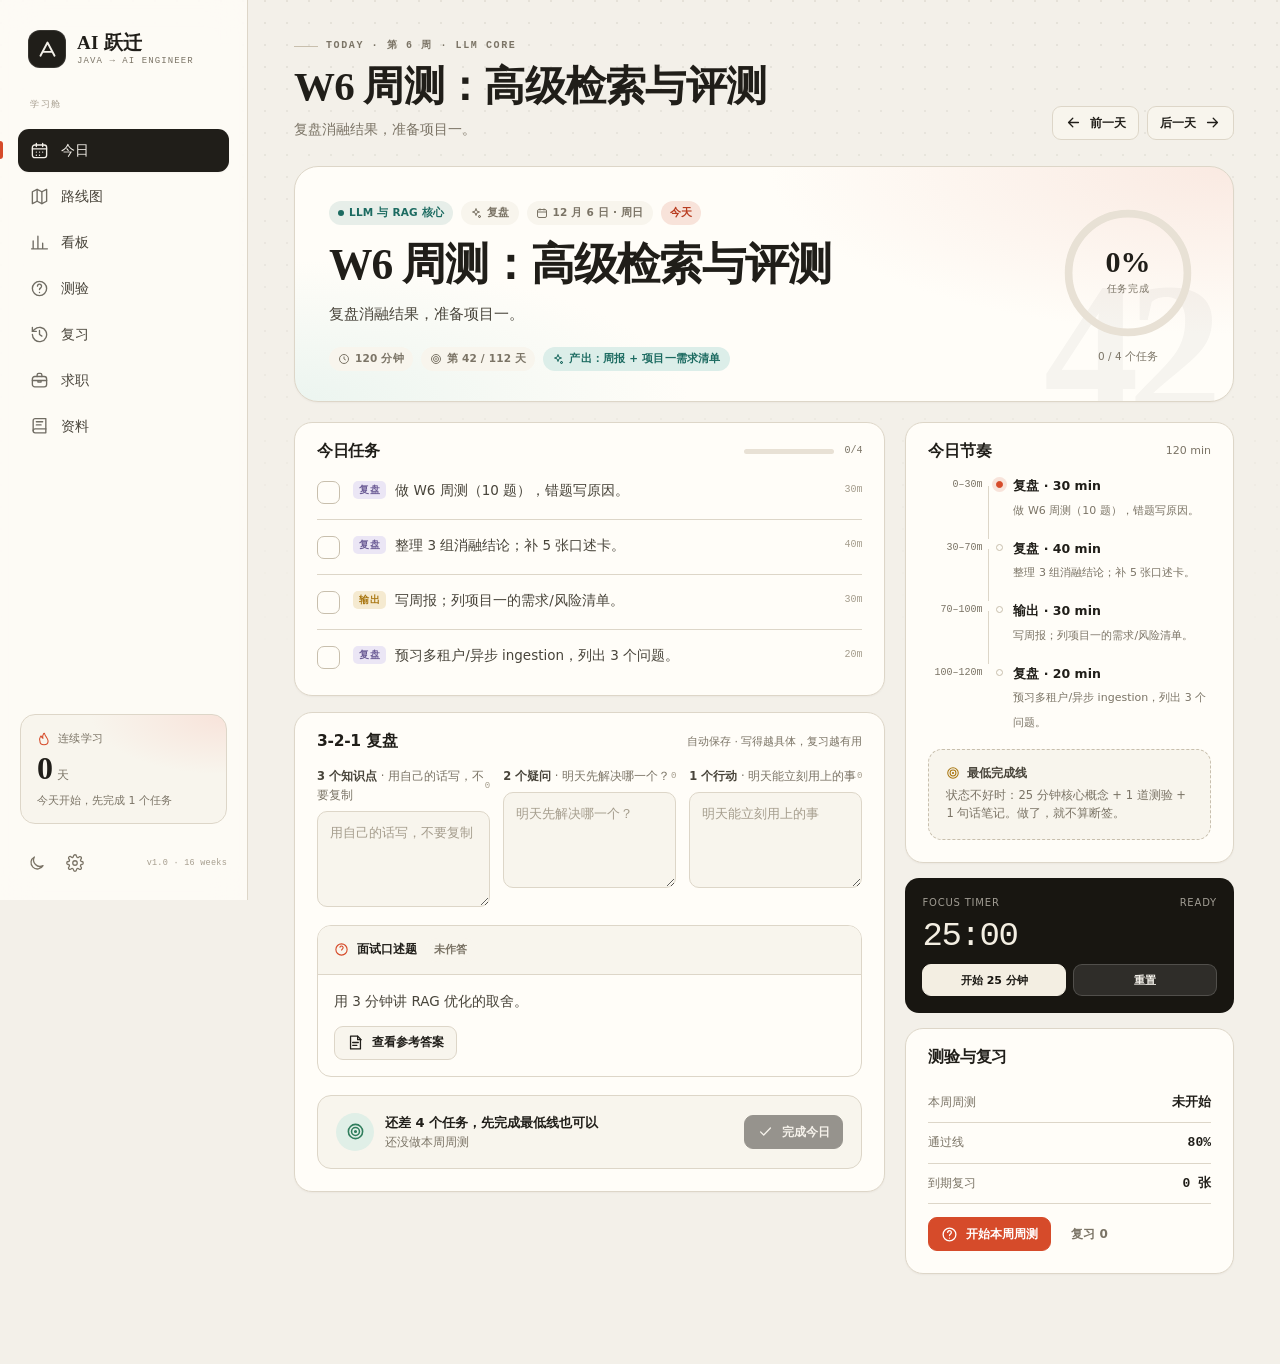
==== index.html @ 7f19a249 "feat: AI career coach learning dashboard (16-week Java to AI plan)" ====
<!DOCTYPE html>
<html lang="zh-CN" data-theme="light">
<head>
  <meta charset="UTF-8">
  <meta name="viewport" content="width=device-width, initial-scale=1.0">
  <meta name="description" content="Java 后端转型 AI 开发工程师的 16 周学习驾驶舱：每日计划、任务打卡、测验、复习与求职追踪。">
  <title>AI 跃迁 · 学习驾驶舱</title>
  <link rel="stylesheet" href="assets/styles.css">
</head>
<body>
  <svg class="svg-sprite" aria-hidden="true" xmlns="http://www.w3.org/2000/svg">
    <symbol id="i-calendar" viewBox="0 0 24 24"><rect x="3" y="5" width="18" height="16" rx="3"/><path d="M8 3v4M16 3v4M3 10h18"/><path d="M8 14h.01M12 14h.01M16 14h.01M8 18h.01M12 18h.01"/></symbol>
    <symbol id="i-map" viewBox="0 0 24 24"><path d="m3 6 6-3 6 3 6-3v15l-6 3-6-3-6 3V6Z"/><path d="M9 3v15M15 6v15"/></symbol>
    <symbol id="i-quiz" viewBox="0 0 24 24"><circle cx="12" cy="12" r="9"/><path d="M9.4 9a2.6 2.6 0 1 1 4.3 2c-.9.7-1.7 1.2-1.7 2.4"/><path d="M12 17h.01"/></symbol>
    <symbol id="i-review" viewBox="0 0 24 24"><path d="M3 12a9 9 0 1 0 3-6.7L3 8"/><path d="M3 3v5h5"/><path d="M12 7v5l3 2"/></symbol>
    <symbol id="i-briefcase" viewBox="0 0 24 24"><rect x="3" y="7" width="18" height="13" rx="3"/><path d="M9 7V5a2 2 0 0 1 2-2h2a2 2 0 0 1 2 2v2M3 12h18M10 12v2h4v-2"/></symbol>
    <symbol id="i-book" viewBox="0 0 24 24"><path d="M4 4.5A2.5 2.5 0 0 1 6.5 2H20v18H6.5A2.5 2.5 0 0 1 4 17.5v-13Z"/><path d="M4 17.5A2.5 2.5 0 0 1 6.5 15H20"/><path d="M8 6h8M8 10h6"/></symbol>
    <symbol id="i-settings" viewBox="0 0 24 24"><circle cx="12" cy="12" r="3"/><path d="M19.4 15a1.7 1.7 0 0 0 .3 1.9l.1.1a2 2 0 1 1-2.8 2.8l-.1-.1a1.7 1.7 0 0 0-1.9-.3 1.7 1.7 0 0 0-1 1.5V21a2 2 0 1 1-4 0v-.1a1.7 1.7 0 0 0-1.1-1.5 1.7 1.7 0 0 0-1.9.3l-.1.1a2 2 0 1 1-2.8-2.8l.1-.1a1.7 1.7 0 0 0 .3-1.9 1.7 1.7 0 0 0-1.5-1H3a2 2 0 1 1 0-4h.1a1.7 1.7 0 0 0 1.5-1.1 1.7 1.7 0 0 0-.3-1.9l-.1-.1a2 2 0 1 1 2.8-2.8l.1.1a1.7 1.7 0 0 0 1.9.3H9a1.7 1.7 0 0 0 1-1.5V3a2 2 0 1 1 4 0v.1a1.7 1.7 0 0 0 1 1.5 1.7 1.7 0 0 0 1.9-.3l.1-.1a2 2 0 1 1 2.8 2.8l-.1.1a1.7 1.7 0 0 0-.3 1.9V9a1.7 1.7 0 0 0 1.5 1H21a2 2 0 1 1 0 4h-.1a1.7 1.7 0 0 0-1.5 1Z"/></symbol>
    <symbol id="i-sun" viewBox="0 0 24 24"><circle cx="12" cy="12" r="4"/><path d="M12 2v2M12 20v2M4.9 4.9l1.4 1.4M17.7 17.7l1.4 1.4M2 12h2M20 12h2M4.9 19.1l1.4-1.4M17.7 6.3l1.4-1.4"/></symbol>
    <symbol id="i-moon" viewBox="0 0 24 24"><path d="M20 15.5A8.5 8.5 0 0 1 8.5 4 8.5 8.5 0 1 0 20 15.5Z"/></symbol>
    <symbol id="i-flame" viewBox="0 0 24 24"><path d="M12 22c4 0 7-2.7 7-6.5 0-2.3-1.2-4.2-2.6-6.1C15 7.6 13.5 5.7 13 3c-.2-.8-1.2-1-1.6-.3C9.9 5.3 9.3 8 10 10.5c-1.2-.3-2-1.4-2.3-2.7-.2-.9-1.4-1-1.7-.2A9.4 9.4 0 0 0 5 15.5C5 19.3 8 22 12 22Z"/></symbol>
    <symbol id="i-clock" viewBox="0 0 24 24"><circle cx="12" cy="12" r="9"/><path d="M12 7v5l3.5 2"/></symbol>
    <symbol id="i-target" viewBox="0 0 24 24"><circle cx="12" cy="12" r="9"/><circle cx="12" cy="12" r="5"/><circle cx="12" cy="12" r="1"/></symbol>
    <symbol id="i-check" viewBox="0 0 24 24"><path d="m5 12.5 4.5 4.5L19 7"/></symbol>
    <symbol id="i-play" viewBox="0 0 24 24"><path d="M8 5.5v13l10-6.5-10-6.5Z"/></symbol>
    <symbol id="i-arrow-left" viewBox="0 0 24 24"><path d="M19 12H5M11 18l-6-6 6-6"/></symbol>
    <symbol id="i-arrow-right" viewBox="0 0 24 24"><path d="M5 12h14M13 6l6 6-6 6"/></symbol>
    <symbol id="i-download" viewBox="0 0 24 24"><path d="M12 3v12M7 10l5 5 5-5M4 21h16"/></symbol>
    <symbol id="i-upload" viewBox="0 0 24 24"><path d="M12 16V4M7 9l5-5 5 5M4 21h16"/></symbol>
    <symbol id="i-plus" viewBox="0 0 24 24"><path d="M12 5v14M5 12h14"/></symbol>
    <symbol id="i-x" viewBox="0 0 24 24"><path d="M6 6l12 12M18 6 6 18"/></symbol>
    <symbol id="i-trash" viewBox="0 0 24 24"><path d="M4 7h16M10 11v6M14 11v6M6 7l1 14h10l1-14M9 7V4h6v3"/></symbol>
    <symbol id="i-chevron" viewBox="0 0 24 24"><path d="m6 9 6 6 6-6"/></symbol>
    <symbol id="i-external" viewBox="0 0 24 24"><path d="M14 4h6v6M20 4l-9 9"/><path d="M19 14v5a1 1 0 0 1-1 1H5a1 1 0 0 1-1-1V6a1 1 0 0 1 1-1h5"/></symbol>
    <symbol id="i-spark" viewBox="0 0 24 24"><path d="m12 3 1.8 5.2L19 10l-5.2 1.8L12 17l-1.8-5.2L5 10l5.2-1.8L12 3Z"/><path d="m19 16 .8 2.2L22 19l-2.2.8L19 22l-.8-2.2L16 19l2.2-.8L19 16Z"/></symbol>
    <symbol id="i-menu" viewBox="0 0 24 24"><path d="M4 7h16M4 12h16M4 17h16"/></symbol>
    <symbol id="i-note" viewBox="0 0 24 24"><path d="M5 3h10l4 4v14H5V3Z"/><path d="M15 3v5h5M8 12h8M8 16h6"/></symbol>
    <symbol id="i-chart" viewBox="0 0 24 24"><path d="M4 20V10M10 20V4M16 20v-7M22 20H2"/></symbol>
  </svg>

  <div class="app-shell">
    <aside class="sidebar" aria-label="主导航">
      <a class="brand" href="#/today" aria-label="AI 跃迁首页">
        <span class="brand-mark">
          <svg viewBox="0 0 32 32" aria-hidden="true"><path d="M7 24 16 7l9 17" fill="none" stroke="currentColor" stroke-width="2.4" stroke-linecap="round" stroke-linejoin="round"/><path d="M11 19h10" fill="none" stroke="currentColor" stroke-width="2.4" stroke-linecap="round"/></svg>
        </span>
        <span class="brand-text">
          <strong>AI 跃迁</strong>
          <small>Java → AI Engineer</small>
        </span>
      </a>

      <div class="nav-label">学习舱</div>
      <nav class="nav" id="nav">
        <a class="nav-item" href="#/today" data-route="/today"><svg><use href="#i-calendar"/></svg><span>今日</span><em class="nav-badge" id="nav-due"></em></a>
        <a class="nav-item" href="#/roadmap" data-route="/roadmap"><svg><use href="#i-map"/></svg><span>路线图</span></a>
        <a class="nav-item" href="#/dashboard" data-route="/dashboard"><svg><use href="#i-chart"/></svg><span>看板</span></a>
        <a class="nav-item" href="#/quiz" data-route="/quiz"><svg><use href="#i-quiz"/></svg><span>测验</span><em class="nav-badge" id="nav-wrong"></em></a>
        <a class="nav-item" href="#/review" data-route="/review"><svg><use href="#i-review"/></svg><span>复习</span><em class="nav-badge" id="nav-review"></em></a>
        <a class="nav-item" href="#/jobs" data-route="/jobs"><svg><use href="#i-briefcase"/></svg><span>求职</span></a>
        <a class="nav-item" href="#/library" data-route="/library"><svg><use href="#i-book"/></svg><span>资料</span></a>
      </nav>

      <div class="sidebar-spacer"></div>

      <div class="streak-card" id="sidebar-streak">
        <div class="streak-head"><svg><use href="#i-flame"/></svg><span>连续学习</span></div>
        <div class="streak-main"><b id="streak-num">0</b><span>天</span></div>
        <p id="streak-hint">今天开始，先完成 1 个任务</p>
      </div>

      <div class="sidebar-footer">
        <button class="icon-btn" id="theme-btn" type="button" aria-label="切换主题" title="切换深色 / 浅色">
          <svg class="theme-icon-light"><use href="#i-moon"/></svg>
          <svg class="theme-icon-dark"><use href="#i-sun"/></svg>
        </button>
        <button class="icon-btn" id="settings-btn" type="button" aria-label="设置" title="设置">
          <svg><use href="#i-settings"/></svg>
        </button>
        <span class="version">v1.0 · 16 weeks</span>
      </div>
    </aside>

    <div class="mobile-topbar">
      <a class="brand brand-mobile" href="#/today">
        <span class="brand-mark"><svg viewBox="0 0 32 32" aria-hidden="true"><path d="M7 24 16 7l9 17" fill="none" stroke="currentColor" stroke-width="2.4" stroke-linecap="round" stroke-linejoin="round"/><path d="M11 19h10" fill="none" stroke="currentColor" stroke-width="2.4" stroke-linecap="round"/></svg></span>
        <span class="brand-text"><strong>AI 跃迁</strong><small>Java → AI Engineer</small></span>
      </a>
      <div class="mobile-actions">
        <button class="icon-btn" id="theme-btn-mobile" type="button" aria-label="切换主题"><svg><use href="#i-moon"/></svg></button>
        <button class="icon-btn" id="settings-btn-mobile" type="button" aria-label="设置"><svg><use href="#i-settings"/></svg></button>
      </div>
    </div>

    <main id="app" class="main" tabindex="-1"></main>
  </div>

  <div id="toast" class="toast" role="status" aria-live="polite"></div>
  <div id="modal-root"></div>
  <div id="confetti" class="confetti" aria-hidden="true"></div>

  <script src="data/meta.js"></script>
  <script src="data/curriculum-1.js"></script>
  <script src="data/curriculum-2.js"></script>
  <script src="data/curriculum-3.js"></script>
  <script src="data/curriculum-4.js"></script>
  <script src="data/quiz-1.js"></script>
  <script src="data/quiz-2.js"></script>
  <script src="data/quiz-3.js"></script>
  <script src="data/quiz-4.js"></script>
  <script src="data/library.js"></script>
  <script src="assets/app.js"></script>
</body>
</html>
---- assets/styles.css ----
/* =========================================================
   AI 跃迁 · Learning Cockpit
   A warm editorial interface for a 16-week career transition.
   ========================================================= */

*,
*::before,
*::after { box-sizing: border-box; }

:root {
  --sans: "Inter", "HarmonyOS Sans SC", "PingFang SC", "Microsoft YaHei", system-ui, -apple-system, sans-serif;
  --serif: "Noto Serif SC", "Source Han Serif SC", "Songti SC", SimSun, serif;
  --mono: "JetBrains Mono", "Cascadia Code", "SFMono-Regular", Consolas, monospace;

  --bg: #f3f0e9;
  --bg-2: #eae5da;
  --surface: #fffdf8;
  --surface-2: #f8f5ed;
  --surface-3: #f1ece1;
  --ink: #201e19;
  --ink-2: #48443a;
  --muted: #7b7466;
  --faint: #a59d8d;
  --line: #ddd6c8;
  --line-strong: #c8bfad;

  --accent: #d64b2a;
  --accent-2: #b83b1f;
  --accent-soft: #f8e3da;
  --teal: #1c6b61;
  --teal-soft: #dceee9;
  --gold: #a97712;
  --gold-soft: #f5ead0;
  --blue: #34618f;
  --blue-soft: #e2ebf5;
  --ok: #2f7d5c;
  --ok-soft: #e0efe7;
  --bad: #b44141;
  --bad-soft: #f6e0dd;
  --purple: #6b5b95;
  --purple-soft: #ebe6f5;

  --shadow-sm: 0 1px 2px rgba(45, 38, 24, .04);
  --shadow: 0 18px 50px rgba(48, 40, 24, .08);
  --shadow-lg: 0 30px 80px rgba(40, 33, 20, .16);
  --radius: 18px;
  --radius-lg: 24px;
  --sidebar: 248px;
  --dot: rgba(70, 60, 40, .10);
  --ring-track: #e8e1d5;
}

[data-theme="dark"] {
  --bg: #121210;
  --bg-2: #191814;
  --surface: #1c1b17;
  --surface-2: #23211c;
  --surface-3: #2a2720;
  --ink: #f3eee2;
  --ink-2: #d2cbbb;
  --muted: #9a9282;
  --faint: #6f6a5e;
  --line: #343129;
  --line-strong: #4a453a;

  --accent: #ff6b45;
  --accent-2: #ff8465;
  --accent-soft: #3a2018;
  --teal: #6fc3b4;
  --teal-soft: #17312d;
  --gold: #e0b45a;
  --gold-soft: #332917;
  --blue: #8db4dd;
  --blue-soft: #1d2b3a;
  --ok: #78c9a4;
  --ok-soft: #173126;
  --bad: #ef8a83;
  --bad-soft: #3a1f1e;
  --purple: #b5a6dd;
  --purple-soft: #2a2438;

  --shadow-sm: 0 1px 2px rgba(0, 0, 0, .2);
  --shadow: 0 20px 60px rgba(0, 0, 0, .35);
  --shadow-lg: 0 30px 90px rgba(0, 0, 0, .55);
  --dot: rgba(240, 230, 200, .07);
  --ring-track: #343129;
}

html { scroll-behavior: smooth; }

body {
  margin: 0;
  min-width: 320px;
  background: var(--bg);
  color: var(--ink);
  font-family: var(--sans);
  font-size: 15px;
  line-height: 1.65;
  -webkit-font-smoothing: antialiased;
  text-rendering: optimizeLegibility;
}

body::before {
  content: "";
  position: fixed;
  inset: 0;
  z-index: -1;
  pointer-events: none;
  background-image: radial-gradient(circle at 1px 1px, var(--dot) 1px, transparent 0);
  background-size: 22px 22px;
  mask-image: linear-gradient(to bottom, rgba(0,0,0,.8), transparent 75%);
}

::selection { background: var(--accent); color: #fff; }

a { color: inherit; text-decoration: none; }
button, input, textarea, select { font: inherit; color: inherit; }
button { cursor: pointer; }
svg { display: block; }
img { max-width: 100%; }

h1, h2, h3, h4, p { margin: 0; }
h1, h2, h3 { font-weight: 650; line-height: 1.2; letter-spacing: -.018em; }

.svg-sprite { position: absolute; width: 0; height: 0; overflow: hidden; }

/* ---------- Shell ---------- */

.app-shell { min-height: 100vh; }

.sidebar {
  position: fixed;
  inset: 0 auto 0 0;
  z-index: 40;
  width: var(--sidebar);
  padding: 26px 18px 20px;
  display: flex;
  flex-direction: column;
  gap: 8px;
  background: color-mix(in srgb, var(--surface) 82%, transparent);
  border-right: 1px solid var(--line);
  backdrop-filter: blur(18px);
}

.brand {
  display: flex;
  align-items: center;
  gap: 11px;
  padding: 4px 10px 22px;
  color: var(--ink);
}

.brand-mark {
  width: 38px;
  height: 38px;
  flex: 0 0 38px;
  display: grid;
  place-items: center;
  border-radius: 12px;
  background: var(--ink);
  color: var(--bg);
  box-shadow: inset 0 0 0 1px rgba(255,255,255,.1);
}
.brand-mark svg { width: 25px; height: 25px; }
.brand-text { display: flex; flex-direction: column; line-height: 1.25; }
.brand-text strong { font-family: var(--serif); font-size: 19px; letter-spacing: .02em; }
.brand-text small { margin-top: 2px; font-family: var(--mono); font-size: 9px; letter-spacing: .12em; text-transform: uppercase; color: var(--muted); }

.nav-label {
  padding: 0 12px 8px;
  font-family: var(--mono);
  font-size: 9px;
  letter-spacing: .18em;
  text-transform: uppercase;
  color: var(--faint);
}

.nav { display: flex; flex-direction: column; gap: 3px; }

.nav-item {
  position: relative;
  display: flex;
  align-items: center;
  gap: 12px;
  padding: 10px 12px;
  border-radius: 11px;
  color: var(--ink-2);
  font-size: 14px;
  font-weight: 520;
  transition: background .18s ease, color .18s ease, transform .18s ease;
}
.nav-item svg { width: 19px; height: 19px; stroke: currentColor; stroke-width: 1.7; fill: none; stroke-linecap: round; stroke-linejoin: round; opacity: .78; }
.nav-item:hover { background: var(--surface-2); color: var(--ink); transform: translateX(1px); }
.nav-item.active { background: var(--ink); color: var(--bg); box-shadow: var(--shadow-sm); }
.nav-item.active svg { opacity: 1; }
.nav-item.active::before {
  content: "";
  position: absolute;
  left: -18px;
  top: 50%;
  width: 3px;
  height: 18px;
  border-radius: 0 3px 3px 0;
  background: var(--accent);
  transform: translateY(-50%);
}

.nav-badge {
  margin-left: auto;
  min-width: 19px;
  height: 19px;
  padding: 0 5px;
  display: none;
  place-items: center;
  border-radius: 99px;
  background: var(--accent);
  color: #fff;
  font-family: var(--mono);
  font-size: 10px;
  font-style: normal;
  line-height: 1;
}
.nav-badge.show { display: grid; }

.sidebar-spacer { flex: 1; }

.streak-card {
  margin: 12px 2px 10px;
  padding: 15px 16px 14px;
  border: 1px solid var(--line);
  border-radius: 15px;
  background:
    radial-gradient(120% 100% at 100% 0%, var(--accent-soft), transparent 55%),
    var(--surface-2);
}
.streak-head { display: flex; align-items: center; gap: 7px; color: var(--muted); font-size: 11px; letter-spacing: .04em; }
.streak-head svg { width: 14px; height: 14px; stroke: var(--accent); fill: none; stroke-width: 1.8; }
.streak-main { display: flex; align-items: baseline; gap: 4px; margin-top: 4px; }
.streak-main b { font-family: var(--serif); font-size: 32px; line-height: 1; color: var(--ink); font-variant-numeric: tabular-nums; }
.streak-main span { font-size: 12px; color: var(--muted); }
.streak-card p { margin-top: 7px; color: var(--muted); font-size: 11px; line-height: 1.45; }

.sidebar-footer { display: flex; align-items: center; gap: 4px; padding: 4px 2px 0; }
.version { margin-left: auto; font-family: var(--mono); font-size: 8.5px; color: var(--faint); letter-spacing: .03em; }

.mobile-topbar { display: none; }

/* ---------- Buttons & bits ---------- */

.icon-btn {
  width: 34px;
  height: 34px;
  display: inline-grid;
  place-items: center;
  border: 1px solid transparent;
  border-radius: 9px;
  background: transparent;
  color: var(--muted);
  transition: background .18s, color .18s, border-color .18s;
}
.icon-btn:hover { background: var(--surface-2); color: var(--ink); border-color: var(--line); }
.icon-btn svg { width: 18px; height: 18px; stroke: currentColor; fill: none; stroke-width: 1.7; stroke-linecap: round; stroke-linejoin: round; }

[data-theme="light"] .theme-icon-dark,
[data-theme="dark"] .theme-icon-light { display: none; }

.btn {
  display: inline-flex;
  align-items: center;
  justify-content: center;
  gap: 8px;
  min-height: 42px;
  padding: 9px 18px;
  border: 1px solid var(--line);
  border-radius: 11px;
  background: var(--surface);
  color: var(--ink);
  font-size: 13.5px;
  font-weight: 600;
  line-height: 1.2;
  white-space: nowrap;
  transition: transform .16s ease, box-shadow .16s ease, background .16s ease, border-color .16s;
}
.btn svg { width: 17px; height: 17px; stroke: currentColor; fill: none; stroke-width: 1.8; stroke-linecap: round; stroke-linejoin: round; }
.btn:hover { transform: translateY(-1px); border-color: var(--line-strong); box-shadow: var(--shadow-sm); }
.btn:active { transform: translateY(0); }
.btn:disabled { opacity: .45; cursor: not-allowed; transform: none; box-shadow: none; }

.btn-primary { background: var(--ink); color: var(--bg); border-color: var(--ink); }
.btn-primary:hover { background: var(--ink); border-color: var(--ink); box-shadow: 0 8px 24px rgba(30, 27, 20, .18); }
.btn-accent { background: var(--accent); color: #fff; border-color: var(--accent); }
.btn-accent:hover { background: var(--accent-2); border-color: var(--accent-2); }
.btn-soft { background: var(--surface-2); }
.btn-ghost { background: transparent; border-color: transparent; color: var(--muted); }
.btn-ghost:hover { background: var(--surface-2); color: var(--ink); }
.btn-danger { color: var(--bad); border-color: color-mix(in srgb, var(--bad) 30%, var(--line)); background: transparent; }
.btn-sm { min-height: 34px; padding: 6px 12px; font-size: 12px; border-radius: 9px; }
.btn-lg { min-height: 48px; padding: 12px 24px; font-size: 14.5px; border-radius: 13px; }
.btn-block { width: 100%; }

.chip {
  display: inline-flex;
  align-items: center;
  gap: 5px;
  padding: 4px 9px;
  border-radius: 99px;
  background: var(--surface-2);
  color: var(--muted);
  font-size: 10.5px;
  font-weight: 600;
  line-height: 1.5;
  letter-spacing: .02em;
  white-space: nowrap;
}
.chip svg { width: 12px; height: 12px; stroke: currentColor; fill: none; stroke-width: 2; }
.chip-accent { background: var(--accent-soft); color: var(--accent-2); }
.chip-teal { background: var(--teal-soft); color: var(--teal); }
.chip-gold { background: var(--gold-soft); color: var(--gold); }
.chip-blue { background: var(--blue-soft); color: var(--blue); }
.chip-ok { background: var(--ok-soft); color: var(--ok); }
.chip-bad { background: var(--bad-soft); color: var(--bad); }

.dot { width: 6px; height: 6px; border-radius: 50%; background: currentColor; flex: 0 0 6px; }

.progress {
  height: 7px;
  border-radius: 99px;
  background: var(--ring-track);
  overflow: hidden;
}
.progress > span {
  display: block;
  width: 0;
  height: 100%;
  border-radius: inherit;
  background: var(--accent);
  transition: width .5s cubic-bezier(.2,.7,.2,1);
}
.progress.teal > span { background: var(--teal); }
.progress.gold > span { background: var(--gold); }

/* ---------- Main / typography ---------- */

.main {
  margin-left: var(--sidebar);
  width: calc(100% - var(--sidebar));
  max-width: 1320px;
  padding: 38px 46px 90px;
  outline: none;
}

.view { animation: rise .45s cubic-bezier(.2,.7,.2,1) both; }
@keyframes rise { from { opacity: 0; transform: translateY(10px); } to { opacity: 1; transform: none; } }

.eyebrow {
  display: flex;
  align-items: center;
  gap: 8px;
  font-family: var(--mono);
  font-size: 10px;
  font-weight: 600;
  letter-spacing: .16em;
  text-transform: uppercase;
  color: var(--muted);
}
.eyebrow .line { width: 24px; height: 1px; background: var(--line-strong); }

.page-head { display: flex; align-items: flex-end; justify-content: space-between; gap: 24px; margin-bottom: 26px; }
.page-head h1 { margin-top: 7px; font-family: var(--serif); font-size: clamp(30px, 3.2vw, 44px); font-weight: 650; }
.page-head p { margin-top: 7px; max-width: 640px; color: var(--muted); font-size: 13.5px; }
.page-actions { display: flex; align-items: center; gap: 8px; flex-wrap: wrap; }

.section-head { display: flex; align-items: center; justify-content: space-between; gap: 12px; margin: 30px 0 13px; }
.section-head h2 { font-size: 17px; letter-spacing: -.01em; }
.section-head h2 span { margin-left: 7px; font-family: var(--mono); font-size: 10px; font-weight: 500; color: var(--faint); letter-spacing: .05em; }
.section-head .link { color: var(--muted); font-size: 12px; display: inline-flex; align-items: center; gap: 4px; }
.section-head .link:hover { color: var(--accent); }
.section-head .link svg { width: 13px; height: 13px; stroke: currentColor; fill: none; stroke-width: 2; }

.card {
  border: 1px solid var(--line);
  border-radius: var(--radius);
  background: var(--surface);
  box-shadow: var(--shadow-sm);
}
.card-pad { padding: 24px; }

.muted { color: var(--muted); }
.faint { color: var(--faint); }
.mono { font-family: var(--mono); font-variant-numeric: tabular-nums; }
.serif { font-family: var(--serif); }
.small { font-size: 12px; }
.tiny { font-size: 10.5px; }
.accent { color: var(--accent); }
.teal { color: var(--teal); }
.nowrap { white-space: nowrap; }
.divider { height: 1px; background: var(--line); margin: 18px 0; }

/* ---------- Hero / Today ---------- */

.hero {
  position: relative;
  overflow: hidden;
  padding: 34px 34px 30px;
  border: 1px solid var(--line);
  border-radius: var(--radius-lg);
  background:
    radial-gradient(90% 130% at 100% 0%, color-mix(in srgb, var(--accent-soft) 75%, transparent), transparent 55%),
    radial-gradient(70% 100% at 0% 100%, color-mix(in srgb, var(--teal-soft) 55%, transparent), transparent 60%),
    var(--surface);
  box-shadow: var(--shadow-sm);
}
.hero::after {
  content: attr(data-watermark);
  position: absolute;
  right: 22px;
  bottom: -44px;
  font-family: var(--serif);
  font-size: 190px;
  font-weight: 700;
  line-height: 1;
  color: color-mix(in srgb, var(--ink) 4%, transparent);
  pointer-events: none;
  letter-spacing: -.06em;
}
.hero-grid { position: relative; z-index: 1; display: grid; grid-template-columns: minmax(0, 1fr) auto; gap: 34px; align-items: center; }
.hero-kicker { display: flex; align-items: center; gap: 8px; flex-wrap: wrap; }
.hero h1 { max-width: 100%; margin-top: 14px; font-family: var(--serif); font-size: clamp(30px, 3.4vw, 46px); line-height: 1.15; letter-spacing: -.025em; text-wrap: balance; }
.hero-focus { max-width: 720px; margin-top: 13px; color: var(--ink-2); font-size: 14.5px; line-height: 1.75; }
.hero-meta { display: flex; align-items: center; gap: 8px; flex-wrap: wrap; margin-top: 20px; }

.hero-ring { display: flex; flex-direction: column; align-items: center; gap: 9px; min-width: 142px; }
.ring { position: relative; width: 132px; height: 132px; }
.ring svg { width: 100%; height: 100%; transform: rotate(-90deg); }
.ring circle { fill: none; stroke-width: 7; }
.ring .track { stroke: var(--ring-track); }
.ring .value { stroke: var(--accent); stroke-linecap: round; transition: stroke-dashoffset .6s cubic-bezier(.2,.7,.2,1); }
.ring-label { position: absolute; inset: 0; display: flex; flex-direction: column; align-items: center; justify-content: center; }
.ring-label b { font-family: var(--serif); font-size: 30px; line-height: 1; font-variant-numeric: tabular-nums; }
.ring-label span { margin-top: 4px; color: var(--muted); font-size: 10px; letter-spacing: .06em; }
.hero-ring > span { color: var(--muted); font-size: 10.5px; text-align: center; }

.today-grid { display: grid; grid-template-columns: minmax(0, 1.62fr) minmax(280px, .9fr); gap: 20px; margin-top: 20px; align-items: start; }

.panel {
  border: 1px solid var(--line);
  border-radius: var(--radius);
  background: var(--surface);
  box-shadow: var(--shadow-sm);
}
.panel-head { display: flex; align-items: center; justify-content: space-between; gap: 12px; padding: 19px 22px 0; }
.panel-head h2 { font-size: 15.5px; }
.panel-head .meta { color: var(--muted); font-size: 11px; }
.panel-body { padding: 16px 22px 22px; }

.task-list { display: flex; flex-direction: column; }
.task {
  display: flex;
  gap: 13px;
  align-items: flex-start;
  padding: 15px 0;
  border-bottom: 1px solid var(--line);
  transition: opacity .2s;
}
.task:last-child { border-bottom: 0; padding-bottom: 4px; }
.task:first-child { padding-top: 4px; }
.task-check {
  width: 23px;
  height: 23px;
  flex: 0 0 23px;
  margin-top: 1px;
  display: grid;
  place-items: center;
  border: 1.5px solid var(--line-strong);
  border-radius: 7px;
  background: transparent;
  color: transparent;
  transition: all .18s ease;
}
.task-check svg { width: 14px; height: 14px; stroke: currentColor; stroke-width: 2.7; fill: none; stroke-linecap: round; stroke-linejoin: round; }
.task:hover .task-check { border-color: var(--accent); }
.task.done .task-check { background: var(--teal); border-color: var(--teal); color: #fff; }
.task-body { flex: 1; min-width: 0; }
.task-top { display: flex; align-items: flex-start; gap: 9px; }
.task-type {
  flex: 0 0 auto;
  margin-top: 1px;
  padding: 1px 6px;
  border-radius: 5px;
  background: var(--surface-2);
  color: var(--muted);
  font-size: 9.5px;
  font-weight: 700;
  letter-spacing: .06em;
}
.task-type.t-学 { background: var(--blue-soft); color: var(--blue); }
.task-type.t-练 { background: var(--teal-soft); color: var(--teal); }
.task-type.t-输出 { background: var(--gold-soft); color: var(--gold); }
.task-type.t-项目 { background: var(--accent-soft); color: var(--accent-2); }
.task-type.t-复盘 { background: var(--purple-soft); color: var(--purple); }
.task-type.t-求职 { background: var(--ok-soft); color: var(--ok); }
.task-text { flex: 1; font-size: 13.5px; line-height: 1.6; color: var(--ink-2); }
.task.done .task-text { color: var(--faint); text-decoration: line-through; text-decoration-color: color-mix(in srgb, var(--faint) 60%, transparent); }
.task-min { flex: 0 0 auto; margin-top: 2px; color: var(--faint); font-family: var(--mono); font-size: 10px; }
.task-note { margin-top: 3px; color: var(--faint); font-size: 11.5px; }

.task-progress { display: flex; align-items: center; gap: 10px; }
.task-progress .progress { flex: 1; width: 90px; height: 5px; }
.task-progress b { font-family: var(--mono); font-size: 10px; color: var(--muted); font-weight: 500; }

/* Rhythm / side panel */

.rhythm { position: relative; padding-left: 4px; }
.rhythm-row { position: relative; display: grid; grid-template-columns: 50px 1fr; gap: 14px; padding: 0 0 17px 0; }
.rhythm-row:last-child { padding-bottom: 0; }
.rhythm-row::before { content: ""; position: absolute; left: 56px; top: 10px; bottom: 0; width: 1px; background: var(--line); }
.rhythm-row:last-child::before { display: none; }
.rhythm-time { padding-top: 1px; font-family: var(--mono); font-size: 10px; color: var(--muted); text-align: right; }
.rhythm-content { position: relative; padding-left: 17px; }
.rhythm-content::before {
  content: "";
  position: absolute;
  left: 0;
  top: 5px;
  width: 7px;
  height: 7px;
  border-radius: 50%;
  background: var(--surface);
  border: 1.5px solid var(--line-strong);
}
.rhythm-row.active .rhythm-content::before { background: var(--accent); border-color: var(--accent); box-shadow: 0 0 0 4px var(--accent-soft); }
.rhythm-content b { display: block; font-size: 12.5px; font-weight: 600; }
.rhythm-content span { color: var(--muted); font-size: 11px; }

.minimum-card {
  margin-top: 15px;
  padding: 16px 17px;
  border: 1px dashed var(--line-strong);
  border-radius: 14px;
  background: var(--surface-2);
}
.minimum-card h3 { display: flex; align-items: center; gap: 7px; font-size: 12px; color: var(--ink-2); }
.minimum-card h3 svg { width: 14px; height: 14px; stroke: var(--gold); fill: none; stroke-width: 1.8; }
.minimum-card p { margin-top: 6px; color: var(--muted); font-size: 11.5px; line-height: 1.6; }

.timer-card { margin-top: 15px; padding: 17px; border-radius: 14px; background: #181611; color: #f3eee2; }
.timer-top { display: flex; align-items: center; justify-content: space-between; font-size: 10px; letter-spacing: .08em; text-transform: uppercase; opacity: .62; }
.timer-display { margin: 8px 0 11px; font-family: var(--mono); font-size: 34px; line-height: 1; letter-spacing: -.04em; font-variant-numeric: tabular-nums; }
.timer-actions { display: flex; gap: 7px; }
.timer-actions .btn { flex: 1; min-height: 32px; font-size: 11px; }
.timer-card .btn { background: rgba(255,255,255,.1); border-color: rgba(255,255,255,.16); color: var(--bg); }
.timer-card .btn:hover { background: rgba(255,255,255,.18); }
.timer-card .btn-primary { background: #f3eee2; color: #181611; border-color: #f3eee2; }

/* Notes */

.notes-grid { display: grid; grid-template-columns: repeat(3, 1fr); gap: 13px; }
.note-field { display: flex; flex-direction: column; gap: 6px; }
.note-field label { display: flex; align-items: center; justify-content: space-between; font-size: 11.5px; color: var(--muted); }
.note-field label b { color: var(--ink-2); font-weight: 600; }
.note-field label em { font-family: var(--mono); font-size: 9px; font-style: normal; color: var(--faint); }
.note-field textarea {
  min-height: 96px;
  resize: vertical;
  padding: 11px 12px;
  border: 1px solid var(--line);
  border-radius: 10px;
  background: var(--surface-2);
  color: var(--ink);
  font-size: 12.5px;
  line-height: 1.65;
  outline: none;
  transition: border-color .18s, background .18s;
}
.note-field textarea:focus { border-color: var(--accent); background: var(--surface); }
.note-field textarea::placeholder { color: var(--faint); }

.oral-card { margin-top: 18px; border: 1px solid var(--line); border-radius: 14px; overflow: hidden; }
.oral-head { display: flex; align-items: center; gap: 8px; padding: 12px 16px; background: var(--surface-2); border-bottom: 1px solid var(--line); }
.oral-head svg { width: 15px; height: 15px; stroke: var(--accent); fill: none; stroke-width: 1.8; }
.oral-head b { font-size: 12px; }
.oral-body { padding: 15px 16px 16px; }
.oral-q { font-size: 13.5px; line-height: 1.7; color: var(--ink-2); }
.oral-answer { display: none; margin-top: 11px; padding: 12px 14px; border-left: 2px solid var(--teal); background: var(--teal-soft); border-radius: 0 8px 8px 0; color: var(--ink-2); font-size: 12.5px; line-height: 1.7; }
.oral-answer.show { display: block; animation: fade .25s ease; }
.oral-answer b { color: var(--teal); }
.oral-actions { display: flex; align-items: center; gap: 7px; flex-wrap: wrap; margin-top: 13px; }
.oral-rate { display: none; gap: 6px; flex-wrap: wrap; }
.oral-rate.show { display: flex; }
.oral-rate .btn.on { background: var(--teal); color: #fff; border-color: var(--teal); }
@keyframes fade { from { opacity: 0; } to { opacity: 1; } }

/* Completion strip */

.finish-bar {
  display: flex;
  align-items: center;
  justify-content: space-between;
  gap: 18px;
  margin-top: 18px;
  padding: 16px 18px;
  border: 1px solid var(--line);
  border-radius: 14px;
  background: var(--surface-2);
}
.finish-bar .finish-copy { display: flex; align-items: center; gap: 11px; min-width: 0; }
.finish-icon { width: 38px; height: 38px; flex: 0 0 38px; display: grid; place-items: center; border-radius: 50%; background: var(--ok-soft); color: var(--ok); }
.finish-icon svg { width: 19px; height: 19px; stroke: currentColor; fill: none; stroke-width: 2; }
.finish-bar b { display: block; font-size: 13px; }
.finish-bar span { display: block; color: var(--muted); font-size: 11.5px; }

/* ---------- Prep / empty states ---------- */

.prep-hero { padding: 40px; text-align: left; }
.prep-hero .big-mark { font-family: var(--serif); font-size: 100px; line-height: .9; color: var(--accent); opacity: .18; }
.prep-grid { display: grid; grid-template-columns: repeat(2, 1fr); gap: 12px; margin-top: 24px; }
.prep-item { display: flex; gap: 11px; padding: 14px; border: 1px solid var(--line); border-radius: 12px; background: var(--surface-2); }
.prep-item .n { width: 24px; height: 24px; flex: 0 0 24px; display: grid; place-items: center; border-radius: 50%; background: var(--ink); color: var(--bg); font-family: var(--mono); font-size: 10px; }
.prep-item b { display: block; font-size: 12.5px; }
.prep-item span { color: var(--muted); font-size: 11.5px; }

.empty { padding: 50px 24px; text-align: center; }
.empty .empty-icon { width: 52px; height: 52px; margin: 0 auto 14px; display: grid; place-items: center; border-radius: 16px; background: var(--surface-2); color: var(--muted); }
.empty .empty-icon svg { width: 24px; height: 24px; stroke: currentColor; fill: none; stroke-width: 1.6; }
.empty h3 { font-family: var(--serif); font-size: 20px; }
.empty p { max-width: 420px; margin: 7px auto 18px; color: var(--muted); font-size: 12.5px; }

/* ---------- Roadmap ---------- */

.phase-strip { display: grid; grid-template-columns: repeat(6, 1fr); gap: 9px; margin-bottom: 24px; }
.phase-mini { position: relative; overflow: hidden; padding: 15px 14px; border: 1px solid var(--line); border-radius: 13px; background: var(--surface); }
.phase-mini::after { content: ""; position: absolute; left: 0; top: 0; width: 3px; height: 100%; background: var(--phase-color, var(--accent)); opacity: .85; }
.phase-mini .pnum { font-family: var(--mono); font-size: 9px; color: var(--faint); letter-spacing: .08em; }
.phase-mini b { display: block; margin-top: 3px; font-size: 12.5px; }
.phase-mini span { display: block; margin-top: 2px; color: var(--muted); font-size: 10.5px; }
.phase-mini .progress { margin-top: 9px; height: 4px; }
.phase-mini .progress > span { background: var(--phase-color, var(--accent)); }

.week-list { display: flex; flex-direction: column; gap: 10px; }
.week-card { border: 1px solid var(--line); border-radius: 15px; background: var(--surface); overflow: hidden; transition: border-color .18s, box-shadow .18s; }
.week-card:hover { border-color: var(--line-strong); }
.week-card.open { box-shadow: var(--shadow-sm); border-color: var(--line-strong); }
.week-summary { display: flex; align-items: center; gap: 16px; width: 100%; padding: 16px 18px; border: 0; background: transparent; text-align: left; }
.week-badge { flex: 0 0 46px; display: flex; flex-direction: column; align-items: center; justify-content: center; height: 46px; border-radius: 11px; background: var(--surface-2); border: 1px solid var(--line); }
.week-badge b { font-family: var(--serif); font-size: 18px; line-height: 1; }
.week-badge span { margin-top: 2px; font-family: var(--mono); font-size: 8px; color: var(--faint); }
.week-main { flex: 1; min-width: 0; }
.week-main .wk-top { display: flex; align-items: center; gap: 8px; flex-wrap: wrap; }
.week-main h3 { font-size: 14.5px; }
.week-main p { margin-top: 3px; color: var(--muted); font-size: 11.5px; overflow: hidden; text-overflow: ellipsis; white-space: nowrap; }
.week-side { display: flex; align-items: center; gap: 14px; flex: 0 0 auto; }
.week-pct { text-align: right; }
.week-pct b { display: block; font-family: var(--mono); font-size: 12px; }
.week-pct span { color: var(--faint); font-size: 9px; }
.week-chevron { width: 28px; height: 28px; display: grid; place-items: center; border-radius: 8px; background: var(--surface-2); color: var(--muted); transition: transform .25s; }
.week-chevron svg { width: 15px; height: 15px; stroke: currentColor; fill: none; stroke-width: 1.8; }
.week-card.open .week-chevron { transform: rotate(180deg); }
.week-detail { display: none; padding: 0 18px 18px; }
.week-card.open .week-detail { display: block; animation: fade .2s ease; }
.week-goal { padding: 12px 14px; margin-bottom: 13px; border-left: 2px solid var(--accent); background: var(--surface-2); border-radius: 0 9px 9px 0; font-size: 12px; color: var(--ink-2); }
.week-goal b { color: var(--accent-2); }
.day-grid { display: grid; grid-template-columns: repeat(7, 1fr); gap: 8px; }
.day-mini { position: relative; display: flex; flex-direction: column; gap: 5px; min-height: 112px; padding: 11px 10px; border: 1px solid var(--line); border-radius: 10px; background: var(--surface); text-align: left; transition: all .16s; }
.day-mini:hover { border-color: var(--accent); transform: translateY(-2px); box-shadow: var(--shadow-sm); }
.day-mini .dm-top { display: flex; align-items: center; justify-content: space-between; }
.day-mini .dm-day { font-family: var(--mono); font-size: 9px; color: var(--faint); }
.day-mini .dm-status { width: 6px; height: 6px; border-radius: 50%; background: var(--line-strong); }
.day-mini.done .dm-status { background: var(--teal); }
.day-mini.active .dm-status { background: var(--accent); box-shadow: 0 0 0 3px var(--accent-soft); }
.day-mini b { font-size: 10.5px; line-height: 1.4; font-weight: 600; display: -webkit-box; -webkit-line-clamp: 3; -webkit-box-orient: vertical; overflow: hidden; }
.day-mini .dm-type { margin-top: auto; font-size: 8.5px; color: var(--muted); letter-spacing: .04em; }
.day-mini .dm-date { font-family: var(--mono); font-size: 8px; color: var(--faint); }
.day-mini.today { border-color: var(--accent); background: color-mix(in srgb, var(--accent-soft) 40%, var(--surface)); }
.day-mini.today::after { content: "TODAY"; position: absolute; right: 6px; top: -6px; padding: 1px 4px; border-radius: 3px; background: var(--accent); color: #fff; font-family: var(--mono); font-size: 6.5px; letter-spacing: .06em; }

/* ---------- Quiz hub ---------- */

.quiz-hero { display: grid; grid-template-columns: 1.5fr .8fr; gap: 0; overflow: hidden; border: 1px solid var(--line); border-radius: var(--radius-lg); background: var(--surface); }
.quiz-hero-main { padding: 30px; }
.quiz-hero-side { padding: 30px; border-left: 1px solid var(--line); background: var(--surface-2); display: flex; flex-direction: column; justify-content: center; gap: 14px; }
.quiz-hero h2 { margin-top: 10px; font-family: var(--serif); font-size: 30px; }
.quiz-hero p { margin-top: 8px; max-width: 560px; color: var(--muted); font-size: 13px; }
.quiz-hero .actions { display: flex; gap: 8px; flex-wrap: wrap; margin-top: 20px; }
.quiz-stat-row { display: flex; align-items: baseline; justify-content: space-between; padding: 9px 0; border-bottom: 1px solid var(--line); }
.quiz-stat-row:last-child { border-bottom: 0; }
.quiz-stat-row span { color: var(--muted); font-size: 11.5px; }
.quiz-stat-row b { font-family: var(--mono); font-size: 13px; }

.quiz-groups { display: grid; grid-template-columns: repeat(3, 1fr); gap: 13px; margin-top: 18px; }
.quiz-group { padding: 20px; }
.quiz-group .qg-icon { width: 38px; height: 38px; display: grid; place-items: center; border-radius: 11px; background: var(--accent-soft); color: var(--accent); margin-bottom: 12px; }
.quiz-group .qg-icon.teal { background: var(--teal-soft); color: var(--teal); }
.quiz-group .qg-icon.gold { background: var(--gold-soft); color: var(--gold); }
.quiz-group .qg-icon svg { width: 19px; height: 19px; stroke: currentColor; fill: none; stroke-width: 1.8; }
.quiz-group h3 { font-size: 14px; }
.quiz-group p { margin-top: 4px; color: var(--muted); font-size: 11.5px; line-height: 1.55; }
.quiz-group .btn { margin-top: 13px; }

.wrong-list { display: flex; flex-direction: column; }
.wrong-row { display: flex; gap: 12px; align-items: flex-start; padding: 13px 0; border-bottom: 1px solid var(--line); }
.wrong-row:last-child { border-bottom: 0; }
.wrong-row .qmark { width: 22px; height: 22px; flex: 0 0 22px; display: grid; place-items: center; border-radius: 6px; background: var(--bad-soft); color: var(--bad); font-family: var(--mono); font-size: 10px; }
.wrong-row p { flex: 1; font-size: 12.5px; line-height: 1.55; }
.wrong-row span { color: var(--faint); font-size: 10px; white-space: nowrap; }

/* ---------- Quiz runner ---------- */

.modal-backdrop {
  position: fixed;
  inset: 0;
  z-index: 100;
  display: flex;
  align-items: center;
  justify-content: center;
  padding: 22px;
  background: rgba(14, 12, 9, .55);
  backdrop-filter: blur(7px);
  animation: fade .2s ease;
}
.modal {
  width: min(760px, 100%);
  max-height: calc(100vh - 44px);
  overflow: auto;
  border: 1px solid var(--line);
  border-radius: var(--radius-lg);
  background: var(--surface);
  box-shadow: var(--shadow-lg);
  animation: pop .28s cubic-bezier(.2,.8,.2,1);
}
@keyframes pop { from { opacity: 0; transform: translateY(14px) scale(.985); } to { opacity: 1; transform: none; } }
.modal-sm { width: min(520px, 100%); }
.modal-head { display: flex; align-items: flex-start; justify-content: space-between; gap: 16px; padding: 22px 24px 0; }
.modal-head h2 { font-family: var(--serif); font-size: 23px; }
.modal-head p { margin-top: 3px; color: var(--muted); font-size: 11.5px; }
.modal-body { padding: 18px 24px 24px; }
.modal-actions { display: flex; justify-content: flex-end; gap: 8px; margin-top: 20px; }

.quiz-top { display: flex; align-items: center; justify-content: space-between; gap: 14px; padding: 18px 24px 0; }
.quiz-progress { flex: 1; display: flex; align-items: center; gap: 11px; }
.quiz-progress .progress { flex: 1; height: 5px; }
.quiz-progress b { font-family: var(--mono); font-size: 10px; color: var(--muted); font-weight: 500; white-space: nowrap; }
.quiz-body { padding: 22px 24px 24px; }
.quiz-topic { display: flex; align-items: center; gap: 7px; margin-bottom: 11px; }
.quiz-q { font-family: var(--serif); font-size: 22px; line-height: 1.5; letter-spacing: -.01em; }
.quiz-hint { margin-top: 7px; color: var(--muted); font-size: 11.5px; }
.options { display: flex; flex-direction: column; gap: 8px; margin-top: 20px; }
.option {
  display: flex;
  align-items: flex-start;
  gap: 12px;
  width: 100%;
  padding: 14px 15px;
  border: 1px solid var(--line);
  border-radius: 11px;
  background: var(--surface);
  text-align: left;
  font-size: 13px;
  line-height: 1.55;
  transition: all .16s;
}
.option:hover:not(:disabled) { border-color: var(--line-strong); background: var(--surface-2); }
.option .key { width: 23px; height: 23px; flex: 0 0 23px; display: grid; place-items: center; border-radius: 6px; background: var(--surface-2); color: var(--muted); font-family: var(--mono); font-size: 10px; }
.option.selected { border-color: var(--ink); background: var(--surface-2); }
.option.selected .key { background: var(--ink); color: var(--bg); }
.option.correct { border-color: var(--ok); background: var(--ok-soft); }
.option.correct .key { background: var(--ok); color: #fff; }
.option.wrong { border-color: var(--bad); background: var(--bad-soft); }
.option.wrong .key { background: var(--bad); color: #fff; }
.option:disabled { cursor: default; }
.option .opt-mark { margin-left: auto; color: var(--ok); font-size: 10px; font-weight: 700; }
.option.wrong .opt-mark { color: var(--bad); }

.feedback { margin-top: 16px; padding: 14px 16px; border-radius: 11px; background: var(--surface-2); border-left: 3px solid var(--teal); font-size: 12.5px; line-height: 1.7; color: var(--ink-2); animation: fade .2s; }
.feedback.bad { border-left-color: var(--bad); }
.feedback b { display: block; margin-bottom: 3px; font-size: 12px; }
.feedback b.ok { color: var(--ok); }
.feedback b.no { color: var(--bad); }

.quiz-footer { display: flex; align-items: center; justify-content: space-between; gap: 12px; padding: 0 24px 24px; }
.quiz-footer .kbd { color: var(--faint); font-size: 10px; font-family: var(--mono); }

.oral-prompt { margin-top: 16px; }
.oral-prompt textarea {
  width: 100%;
  min-height: 110px;
  padding: 13px;
  border: 1px solid var(--line);
  border-radius: 11px;
  background: var(--surface-2);
  color: var(--ink);
  font-size: 13px;
  line-height: 1.7;
  resize: vertical;
  outline: none;
}
.oral-prompt textarea:focus { border-color: var(--accent); }
.reference { display: none; margin-top: 13px; padding: 14px 16px; border-radius: 11px; background: var(--teal-soft); border-left: 3px solid var(--teal); font-size: 12.5px; line-height: 1.75; }
.reference.show { display: block; animation: fade .2s; }
.reference b { color: var(--teal); }
.self-rate { display: flex; gap: 7px; flex-wrap: wrap; margin-top: 14px; }
.self-rate .btn { flex: 1; min-width: 100px; }

.result { padding: 34px 30px 30px; text-align: center; }
.result .score-ring { margin: 0 auto 14px; }
.result h2 { font-family: var(--serif); font-size: 29px; }
.result p { max-width: 480px; margin: 8px auto 0; color: var(--muted); font-size: 12.5px; }
.result-stats { display: flex; justify-content: center; gap: 30px; margin: 22px 0; padding: 16px 0; border-top: 1px solid var(--line); border-bottom: 1px solid var(--line); }
.result-stats div { text-align: center; }
.result-stats b { display: block; font-family: var(--serif); font-size: 23px; }
.result-stats span { color: var(--muted); font-size: 10px; }
.result .actions { display: flex; justify-content: center; gap: 8px; flex-wrap: wrap; }
.review-list { margin-top: 22px; text-align: left; }
.review-item { padding: 13px 0; border-top: 1px solid var(--line); }
.review-item .ri-q { font-size: 12.5px; font-weight: 600; }
.review-item .ri-a { margin-top: 4px; color: var(--muted); font-size: 11.5px; line-height: 1.6; }

/* ---------- Review ---------- */

.review-layout { display: grid; grid-template-columns: minmax(0, 1.4fr) minmax(280px, .7fr); gap: 20px; align-items: start; }
.review-stage { min-height: 330px; display: flex; flex-direction: column; justify-content: center; padding: 32px; }
.flashcard { position: relative; min-height: 230px; display: flex; flex-direction: column; justify-content: center; align-items: center; text-align: center; padding: 24px; border: 1px solid var(--line); border-radius: 16px; background: var(--surface-2); }
.flashcard .fc-label { position: absolute; top: 14px; left: 16px; font-family: var(--mono); font-size: 8.5px; letter-spacing: .12em; color: var(--faint); text-transform: uppercase; }
.flashcard .fc-q { font-family: var(--serif); font-size: 21px; line-height: 1.55; max-width: 620px; }
.flashcard .fc-back { display: none; margin-top: 18px; padding-top: 18px; border-top: 1px solid var(--line); color: var(--ink-2); font-size: 13px; line-height: 1.8; max-width: 640px; }
.flashcard.revealed .fc-back { display: block; animation: fade .25s; }
.flashcard .fc-hint { margin-top: 15px; color: var(--faint); font-size: 11px; }
.fc-actions { display: flex; justify-content: center; gap: 8px; flex-wrap: wrap; margin-top: 18px; }
.fc-actions .btn { min-width: 92px; }
.fc-actions .again { color: var(--bad); }
.fc-actions .hard { color: var(--gold); }
.fc-actions .good { color: var(--teal); }
.fc-actions .easy { color: var(--blue); }
.review-side .stat-line { display: flex; justify-content: space-between; padding: 10px 0; border-bottom: 1px solid var(--line); font-size: 12px; }
.review-side .stat-line:last-child { border-bottom: 0; }
.review-side .stat-line b { font-family: var(--mono); font-size: 12px; }

.search-box { position: relative; }
.search-box svg { position: absolute; left: 12px; top: 50%; width: 15px; height: 15px; transform: translateY(-50%); stroke: var(--muted); fill: none; stroke-width: 1.8; }
.search-box input {
  width: 100%;
  height: 40px;
  padding: 0 12px 0 35px;
  border: 1px solid var(--line);
  border-radius: 10px;
  background: var(--surface);
  color: var(--ink);
  font-size: 12.5px;
  outline: none;
}
.search-box input:focus { border-color: var(--accent); }
.note-search-results { margin-top: 10px; }
.note-result { padding: 10px 0; border-bottom: 1px solid var(--line); }
.note-result b { font-size: 12px; }
.note-result p { margin-top: 2px; color: var(--muted); font-size: 11.5px; line-height: 1.55; }

/* ---------- Dashboard ---------- */

.stat-grid { display: grid; grid-template-columns: repeat(4, 1fr); gap: 13px; }
.stat-card { position: relative; overflow: hidden; padding: 19px 20px; }
.stat-card .sc-top { display: flex; align-items: center; justify-content: space-between; color: var(--muted); font-size: 10.5px; }
.stat-card .sc-top svg { width: 15px; height: 15px; stroke: currentColor; fill: none; stroke-width: 1.7; }
.stat-card .sc-value { margin-top: 8px; font-family: var(--serif); font-size: 32px; line-height: 1; letter-spacing: -.02em; font-variant-numeric: tabular-nums; }
.stat-card .sc-value small { font-family: var(--sans); font-size: 11px; color: var(--muted); letter-spacing: 0; }
.stat-card .sc-sub { margin-top: 7px; color: var(--muted); font-size: 10.5px; }
.stat-card .sc-bar { margin-top: 10px; height: 3px; }

.dash-grid { display: grid; grid-template-columns: 1.25fr .75fr; gap: 18px; margin-top: 18px; align-items: start; }
.heatmap-wrap { overflow-x: auto; padding-bottom: 4px; }
.heatmap { display: grid; grid-template-rows: repeat(7, 13px); grid-auto-flow: column; grid-auto-columns: 13px; gap: 4px; min-width: 280px; }
.hm-cell { width: 13px; height: 13px; border-radius: 3px; background: var(--surface-3); transition: transform .12s; }
.hm-cell:hover { transform: scale(1.18); }
.hm-cell.l1 { background: color-mix(in srgb, var(--teal) 25%, var(--surface-3)); }
.hm-cell.l2 { background: color-mix(in srgb, var(--teal) 48%, var(--surface-3)); }
.hm-cell.l3 { background: color-mix(in srgb, var(--teal) 72%, var(--surface-3)); }
.hm-cell.l4 { background: var(--teal); }
.hm-cell.future { opacity: .35; }
.hm-legend { display: flex; align-items: center; gap: 5px; margin-top: 10px; color: var(--faint); font-size: 9px; }
.hm-legend .hm-cell { width: 10px; height: 10px; }

.bars { display: flex; align-items: flex-end; gap: 8px; height: 120px; padding-top: 10px; }
.bar-col { flex: 1; display: flex; flex-direction: column; align-items: center; gap: 6px; height: 100%; justify-content: flex-end; }
.bar { width: 100%; max-width: 34px; min-height: 4px; border-radius: 5px 5px 2px 2px; background: var(--accent-soft); position: relative; transition: height .4s; }
.bar.has { background: var(--accent); }
.bar-col span { color: var(--faint); font-family: var(--mono); font-size: 8px; white-space: nowrap; }
.bar-col b { color: var(--muted); font-family: var(--mono); font-size: 9px; font-weight: 500; }

.phase-progress-list { display: flex; flex-direction: column; gap: 14px; }
.phase-progress-row .pp-top { display: flex; justify-content: space-between; gap: 10px; margin-bottom: 5px; }
.phase-progress-row .pp-top b { font-size: 12px; }
.phase-progress-row .pp-top span { color: var(--muted); font-family: var(--mono); font-size: 10px; }
.phase-progress-row .progress { height: 5px; }
.phase-progress-row .progress > span { background: var(--phase-color); }

.week-bars { display: flex; flex-direction: column; gap: 8px; }
.week-bar-row { display: grid; grid-template-columns: 38px 1fr 30px; align-items: center; gap: 8px; }
.week-bar-row span { color: var(--muted); font-family: var(--mono); font-size: 9px; }
.week-bar-row .progress { height: 5px; }
.week-bar-row b { color: var(--faint); font-family: var(--mono); font-size: 8.5px; text-align: right; }

/* ---------- Jobs ---------- */

.jobs-grid { display: grid; grid-template-columns: 1fr 1fr; gap: 18px; align-items: start; }
.readiness { display: flex; align-items: center; gap: 22px; }
.readiness .ring { width: 112px; height: 112px; flex: 0 0 112px; }
.readiness .ring-label b { font-size: 26px; }
.readiness h3 { font-family: var(--serif); font-size: 21px; }
.readiness p { margin-top: 5px; color: var(--muted); font-size: 11.5px; line-height: 1.6; }

.checklist { display: flex; flex-direction: column; }
.check-item { display: flex; align-items: flex-start; gap: 11px; padding: 11px 0; border-bottom: 1px solid var(--line); }
.check-item:last-child { border-bottom: 0; }
.check-box { width: 19px; height: 19px; flex: 0 0 19px; margin-top: 1px; display: grid; place-items: center; border: 1.5px solid var(--line-strong); border-radius: 5px; background: transparent; color: transparent; }
.check-box svg { width: 12px; height: 12px; stroke: currentColor; fill: none; stroke-width: 2.6; }
.check-item.done .check-box { background: var(--teal); border-color: var(--teal); color: #fff; }
.check-item.done .ci-text { color: var(--faint); text-decoration: line-through; }
.ci-text { font-size: 12.5px; line-height: 1.55; }
.ci-text span { display: block; margin-top: 1px; color: var(--muted); font-size: 10.5px; }

.app-table { width: 100%; border-collapse: collapse; }
.app-table th { padding: 8px 8px; border-bottom: 1px solid var(--line); color: var(--faint); font-size: 9px; font-weight: 600; letter-spacing: .08em; text-align: left; text-transform: uppercase; }
.app-table td { padding: 11px 8px; border-bottom: 1px solid var(--line); font-size: 11.5px; vertical-align: middle; }
.app-table tr:last-child td { border-bottom: 0; }
.app-table .co { font-weight: 600; }
.app-table .role { color: var(--muted); font-size: 10.5px; }
.stage-select { height: 28px; padding: 0 6px; border: 1px solid var(--line); border-radius: 6px; background: var(--surface-2); color: var(--ink-2); font-size: 10px; }
.row-del { width: 26px; height: 26px; display: grid; place-items: center; border: 0; border-radius: 6px; background: transparent; color: var(--faint); }
.row-del:hover { background: var(--bad-soft); color: var(--bad); }
.row-del svg { width: 14px; height: 14px; stroke: currentColor; fill: none; stroke-width: 1.8; }

.story-list { display: flex; flex-direction: column; gap: 10px; }
.story-card { border: 1px solid var(--line); border-radius: 12px; overflow: hidden; background: var(--surface); }
.story-head { display: flex; align-items: center; gap: 10px; padding: 12px 14px; background: var(--surface-2); }
.story-head .sn { width: 22px; height: 22px; display: grid; place-items: center; border-radius: 6px; background: var(--ink); color: var(--bg); font-family: var(--mono); font-size: 9px; }
.story-head b { font-size: 12px; }
.story-head span { margin-left: auto; color: var(--faint); font-size: 9px; }
.story-body { padding: 12px 14px; display: grid; gap: 8px; }
.story-field { display: grid; grid-template-columns: 48px 1fr; gap: 8px; align-items: start; }
.story-field label { padding-top: 6px; color: var(--faint); font-size: 9px; letter-spacing: .06em; }
.story-field textarea { min-height: 44px; padding: 7px 9px; border: 1px solid var(--line); border-radius: 7px; background: var(--surface); color: var(--ink-2); font-size: 11px; line-height: 1.55; resize: vertical; outline: none; }
.story-field textarea:focus { border-color: var(--accent); }

/* ---------- Library ---------- */

.tabs { display: flex; gap: 3px; padding: 4px; border: 1px solid var(--line); border-radius: 11px; background: var(--surface-2); width: fit-content; max-width: 100%; overflow-x: auto; }
.tab { padding: 7px 13px; border: 0; border-radius: 8px; background: transparent; color: var(--muted); font-size: 11.5px; font-weight: 600; white-space: nowrap; }
.tab.active { background: var(--surface); color: var(--ink); box-shadow: var(--shadow-sm); }
.tab-panel { display: none; }
.tab-panel.active { display: block; animation: fade .2s; }

.resource-grid { display: grid; grid-template-columns: repeat(2, 1fr); gap: 11px; }
.resource-card { display: flex; gap: 13px; padding: 15px 16px; border: 1px solid var(--line); border-radius: 12px; background: var(--surface); transition: all .16s; }
.resource-card:hover { border-color: var(--line-strong); transform: translateY(-1px); box-shadow: var(--shadow-sm); }
.resource-icon { width: 34px; height: 34px; flex: 0 0 34px; display: grid; place-items: center; border-radius: 9px; background: var(--surface-2); color: var(--muted); }
.resource-icon svg { width: 17px; height: 17px; stroke: currentColor; fill: none; stroke-width: 1.7; }
.resource-card b { display: block; font-size: 12.5px; }
.resource-card p { margin-top: 2px; color: var(--muted); font-size: 10.5px; line-height: 1.55; }
.resource-card .rmeta { display: flex; align-items: center; gap: 6px; margin-top: 6px; color: var(--faint); font-size: 9px; }
.resource-card .rmeta svg { width: 10px; height: 10px; stroke: currentColor; fill: none; stroke-width: 2; }

.table-wrap { overflow-x: auto; border: 1px solid var(--line); border-radius: 13px; background: var(--surface); }
.data-table { width: 100%; border-collapse: collapse; min-width: 640px; }
.data-table th { padding: 11px 14px; background: var(--surface-2); border-bottom: 1px solid var(--line); color: var(--muted); font-size: 10px; font-weight: 600; letter-spacing: .05em; text-align: left; white-space: nowrap; }
.data-table td { padding: 12px 14px; border-bottom: 1px solid var(--line); font-size: 12px; line-height: 1.6; vertical-align: top; }
.data-table tr:last-child td { border-bottom: 0; }
.data-table td b { font-weight: 600; }
.data-table .tag { display: inline-block; padding: 1px 5px; border-radius: 4px; background: var(--surface-2); color: var(--muted); font-size: 9px; }

.accordion { display: flex; flex-direction: column; gap: 7px; }
.acc-item { border: 1px solid var(--line); border-radius: 11px; background: var(--surface); overflow: hidden; }
.acc-head { display: flex; align-items: center; gap: 11px; width: 100%; padding: 13px 15px; border: 0; background: transparent; text-align: left; }
.acc-head .cat { padding: 2px 7px; border-radius: 4px; background: var(--surface-2); color: var(--muted); font-size: 9px; }
.acc-head b { flex: 1; font-size: 12.5px; }
.acc-head svg { width: 14px; height: 14px; stroke: var(--muted); fill: none; stroke-width: 1.8; transition: transform .2s; }
.acc-item.open .acc-head svg { transform: rotate(180deg); }
.acc-body { display: none; padding: 0 15px 15px; color: var(--ink-2); font-size: 12px; line-height: 1.75; }
.acc-body.show { display: block; animation: fade .2s; }
.acc-body ul { margin: 6px 0 0; padding-left: 18px; }
.acc-body li { margin-top: 3px; }

.project-spec { padding: 22px; border: 1px solid var(--line); border-radius: 15px; background: var(--surface); }
.project-spec + .project-spec { margin-top: 13px; }
.project-spec .ps-top { display: flex; align-items: flex-start; justify-content: space-between; gap: 16px; }
.project-spec h3 { font-family: var(--serif); font-size: 21px; }
.project-spec .ps-sub { margin-top: 4px; color: var(--muted); font-size: 11.5px; }
.project-spec .ps-grid { display: grid; grid-template-columns: 1fr 1fr; gap: 18px; margin-top: 16px; }
.project-spec h4 { font-size: 10px; letter-spacing: .1em; text-transform: uppercase; color: var(--faint); }
.project-spec ul { margin: 6px 0 0; padding-left: 17px; color: var(--ink-2); font-size: 12px; line-height: 1.7; }
.project-spec .stack { display: flex; gap: 5px; flex-wrap: wrap; margin-top: 9px; }
.project-spec .stack span { padding: 2px 7px; border-radius: 5px; background: var(--surface-2); color: var(--muted); font-size: 9.5px; }

/* ---------- Settings ---------- */

.form-grid { display: grid; grid-template-columns: 1fr 1fr; gap: 13px; }
.field { display: flex; flex-direction: column; gap: 5px; }
.field.full { grid-column: 1 / -1; }
.field label { color: var(--muted); font-size: 11px; }
.field input, .field select, .field textarea {
  height: 40px;
  padding: 0 11px;
  border: 1px solid var(--line);
  border-radius: 9px;
  background: var(--surface-2);
  color: var(--ink);
  font-size: 12.5px;
  outline: none;
}
.field textarea { height: auto; min-height: 80px; padding: 10px 11px; resize: vertical; line-height: 1.6; }
.field input:focus, .field select:focus, .field textarea:focus { border-color: var(--accent); }
.field .hint { color: var(--faint); font-size: 10px; line-height: 1.5; }

.data-actions { display: flex; gap: 7px; flex-wrap: wrap; }

.sidebar-col { display: flex; flex-direction: column; min-width: 0; align-self: start; }
.task-check.done { background: var(--teal); border-color: var(--teal); color: #fff; }
.acc-toggle {
  display: flex;
  align-items: center;
  gap: 10px;
  flex: 1;
  min-width: 0;
  padding: 0;
  border: 0;
  background: transparent;
  text-align: left;
}
.acc-toggle b { flex: 1; font-size: 12.5px; font-weight: 600; }
.acc-toggle svg { width: 14px; height: 14px; stroke: var(--muted); fill: none; stroke-width: 1.8; transition: transform .2s; flex: 0 0 14px; }
.acc-item.open .acc-toggle svg { transform: rotate(180deg); }
.acc-head .check-box { margin: 0; }
.acc-head .cat { flex: 0 0 auto; }

/* ---------- Toast / confetti ---------- */

.toast {
  position: fixed;
  left: 50%;
  bottom: 28px;
  z-index: 200;
  padding: 10px 16px;
  border: 1px solid var(--line);
  border-radius: 10px;
  background: var(--ink);
  color: var(--bg);
  box-shadow: var(--shadow-lg);
  font-size: 12px;
  font-weight: 500;
  opacity: 0;
  pointer-events: none;
  transform: translate(-50%, 12px);
  transition: opacity .22s, transform .22s;
  max-width: calc(100vw - 40px);
}
.toast.show { opacity: 1; transform: translate(-50%, 0); }

.confetti { position: fixed; inset: 0; z-index: 150; pointer-events: none; overflow: hidden; }
.confetti i { position: absolute; top: -12px; width: 7px; height: 11px; border-radius: 1px; animation: fall 1.5s cubic-bezier(.2,.6,.4,1) forwards; }
@keyframes fall { to { transform: translateY(105vh) rotate(540deg); opacity: .2; } }

/* ---------- Responsive ---------- */

@media (max-width: 1180px) {
  :root { --sidebar: 220px; }
  .main { padding: 32px 30px 80px; }
  .today-grid { grid-template-columns: minmax(0, 1.4fr) minmax(260px, .85fr); }
  .phase-strip { grid-template-columns: repeat(3, 1fr); }
  .day-grid { grid-template-columns: repeat(4, 1fr); }
  .day-mini:nth-child(n+5) { min-height: 92px; }
}

@media (max-width: 980px) {
  .hero-grid { grid-template-columns: 1fr; gap: 22px; }
  .hero-ring { flex-direction: row; min-width: 0; justify-content: flex-start; gap: 14px; }
  .hero-ring .ring { width: 86px !important; height: 86px !important; }
  .hero-ring .ring-label b { font-size: 21px; }
  .today-grid { grid-template-columns: 1fr; }
  .dash-grid { grid-template-columns: 1fr; }
  .jobs-grid { grid-template-columns: 1fr; }
  .quiz-hero { grid-template-columns: 1fr; }
  .quiz-hero-side { border-left: 0; border-top: 1px solid var(--line); }
  .quiz-groups { grid-template-columns: 1fr; }
  .review-layout { grid-template-columns: 1fr; }
  .stat-grid { grid-template-columns: repeat(2, 1fr); }
  .phase-strip { grid-template-columns: repeat(3, 1fr); }
  .notes-grid { grid-template-columns: 1fr; }
  .resource-grid { grid-template-columns: 1fr; }
  .project-spec .ps-grid { grid-template-columns: 1fr; }
}

@media (max-width: 820px) {
  :root { --sidebar: 0px; }
  .sidebar {
    inset: auto 0 0 0;
    width: 100%;
    height: 64px;
    padding: 6px 8px max(6px, env(safe-area-inset-bottom));
    flex-direction: row;
    border-right: 0;
    border-top: 1px solid var(--line);
    background: color-mix(in srgb, var(--surface) 94%, transparent);
    backdrop-filter: blur(20px);
  }
  .sidebar > .brand,
  .sidebar > .nav-label,
  .sidebar > .sidebar-spacer,
  .sidebar > .streak-card,
  .sidebar > .sidebar-footer { display: none; }
  .nav { flex-direction: row; width: 100%; justify-content: space-around; gap: 0; }
  .nav-item { flex: 1; flex-direction: column; gap: 2px; padding: 5px 2px; border-radius: 8px; font-size: 9px; text-align: center; }
  .nav-item svg { width: 20px; height: 20px; }
  .nav-item.active { background: transparent; color: var(--accent); box-shadow: none; }
  .nav-item.active::before { display: none; }
  .nav-badge { position: absolute; top: 2px; right: 50%; margin-right: -17px; margin-left: 0; min-width: 15px; height: 15px; font-size: 8px; }
  .mobile-topbar {
    position: sticky;
    top: 0;
    z-index: 30;
    display: flex;
    align-items: center;
    justify-content: space-between;
    padding: 10px 16px;
    border-bottom: 1px solid var(--line);
    background: color-mix(in srgb, var(--surface) 88%, transparent);
    backdrop-filter: blur(16px);
  }
  .brand-mobile { padding: 0; gap: 8px; }
  .brand-mobile .brand-mark { width: 30px; height: 30px; flex-basis: 30px; border-radius: 9px; }
  .brand-mobile .brand-mark svg { width: 20px; height: 20px; }
  .brand-mobile .brand-text strong { font-size: 15px; }
  .brand-mobile .brand-text small { font-size: 7.5px; }
  .mobile-actions { display: flex; gap: 2px; }
  .main { margin-left: 0; width: 100%; padding: 20px 16px 92px; }
  .page-head { flex-direction: column; align-items: flex-start; gap: 14px; margin-bottom: 20px; }
  .page-head h1 { font-size: 30px; }
  .hero { padding: 24px 20px; }
  .hero h1 { font-size: 30px; }
  .hero::after { font-size: 120px; }
  .hero-focus { font-size: 13px; }
  .hero-ring { flex-wrap: wrap; }
  .hero-meta { gap: 6px; }
  .hero-meta .chip { white-space: normal; max-width: 100%; }
  .nav-item { min-width: 0; }
  .nav-item span { white-space: nowrap; }
  .task-text { font-size: 13px; }
  .panel-head, .panel-body { padding-left: 16px; padding-right: 16px; }
  .card-pad { padding: 18px; }
  .phase-strip { grid-template-columns: repeat(2, 1fr); }
  .day-grid { display: flex; overflow-x: auto; gap: 8px; padding-bottom: 4px; }
  .day-mini { flex: 0 0 132px; min-height: 112px; }
  .week-summary { padding: 13px; gap: 10px; }
  .week-main p { white-space: normal; display: -webkit-box; -webkit-line-clamp: 1; -webkit-box-orient: vertical; }
  .week-side .week-pct { display: none; }
  .stat-grid { gap: 9px; }
  .stat-card { padding: 15px; }
  .stat-card .sc-value { font-size: 27px; }
  .quiz-hero-main, .quiz-hero-side { padding: 22px; }
  .quiz-q { font-size: 19px; }
  .modal-backdrop { padding: 10px; align-items: flex-end; }
  .modal { max-height: calc(100vh - 20px); border-radius: 20px 20px 14px 14px; }
  .modal-head, .quiz-top, .quiz-body, .quiz-footer { padding-left: 18px; padding-right: 18px; }
  .review-stage { padding: 20px; }
  .flashcard { padding: 22px 18px; }
  .flashcard .fc-q { font-size: 18px; }
  .finish-bar { flex-direction: column; align-items: stretch; }
  .result-stats { gap: 20px; }
  .form-grid { grid-template-columns: 1fr; }
  .readiness { flex-direction: column; align-items: flex-start; gap: 14px; }
  .readiness .ring { width: 96px; height: 96px; flex-basis: 96px; }
  .prep-grid { grid-template-columns: 1fr; }
  .hero h1 { font-size: clamp(27px, 8vw, 34px); }
  .toast { bottom: 82px; }
}

@media (max-width: 480px) {
  .hero { padding: 22px 17px; }
  .hero-ring .ring { width: 74px !important; height: 74px !important; }
  .hero-meta .chip { font-size: 9.5px; }
  .hero-ring .ring { width: 74px; height: 74px; }
  .hero-ring .ring-label b { font-size: 18px; }
  .hero-ring > span { font-size: 9px; }
  .week-side { gap: 6px; }
  .week-chevron { width: 24px; height: 24px; }
  .week-badge { flex-basis: 40px; height: 40px; }
  .week-main h3 { font-size: 13px; }
  .quiz-q { font-size: 18px; }
  .option { padding: 12px; font-size: 12.5px; }
  .self-rate .btn { min-width: 0; flex: 1 1 30%; font-size: 11px; padding: 7px 4px; }
  .result { padding: 26px 18px 22px; }
  .result-stats { gap: 14px; }
  .result-stats b { font-size: 20px; }
  .fc-actions .btn { flex: 1; min-width: 0; font-size: 10.5px; padding: 7px 4px; }
  .app-table th:nth-child(3), .app-table td:nth-child(3) { display: none; }
}

@media (prefers-reduced-motion: reduce) {
  *, *::before, *::after { animation-duration: .001ms !important; transition-duration: .001ms !important; scroll-behavior: auto !important; }
}
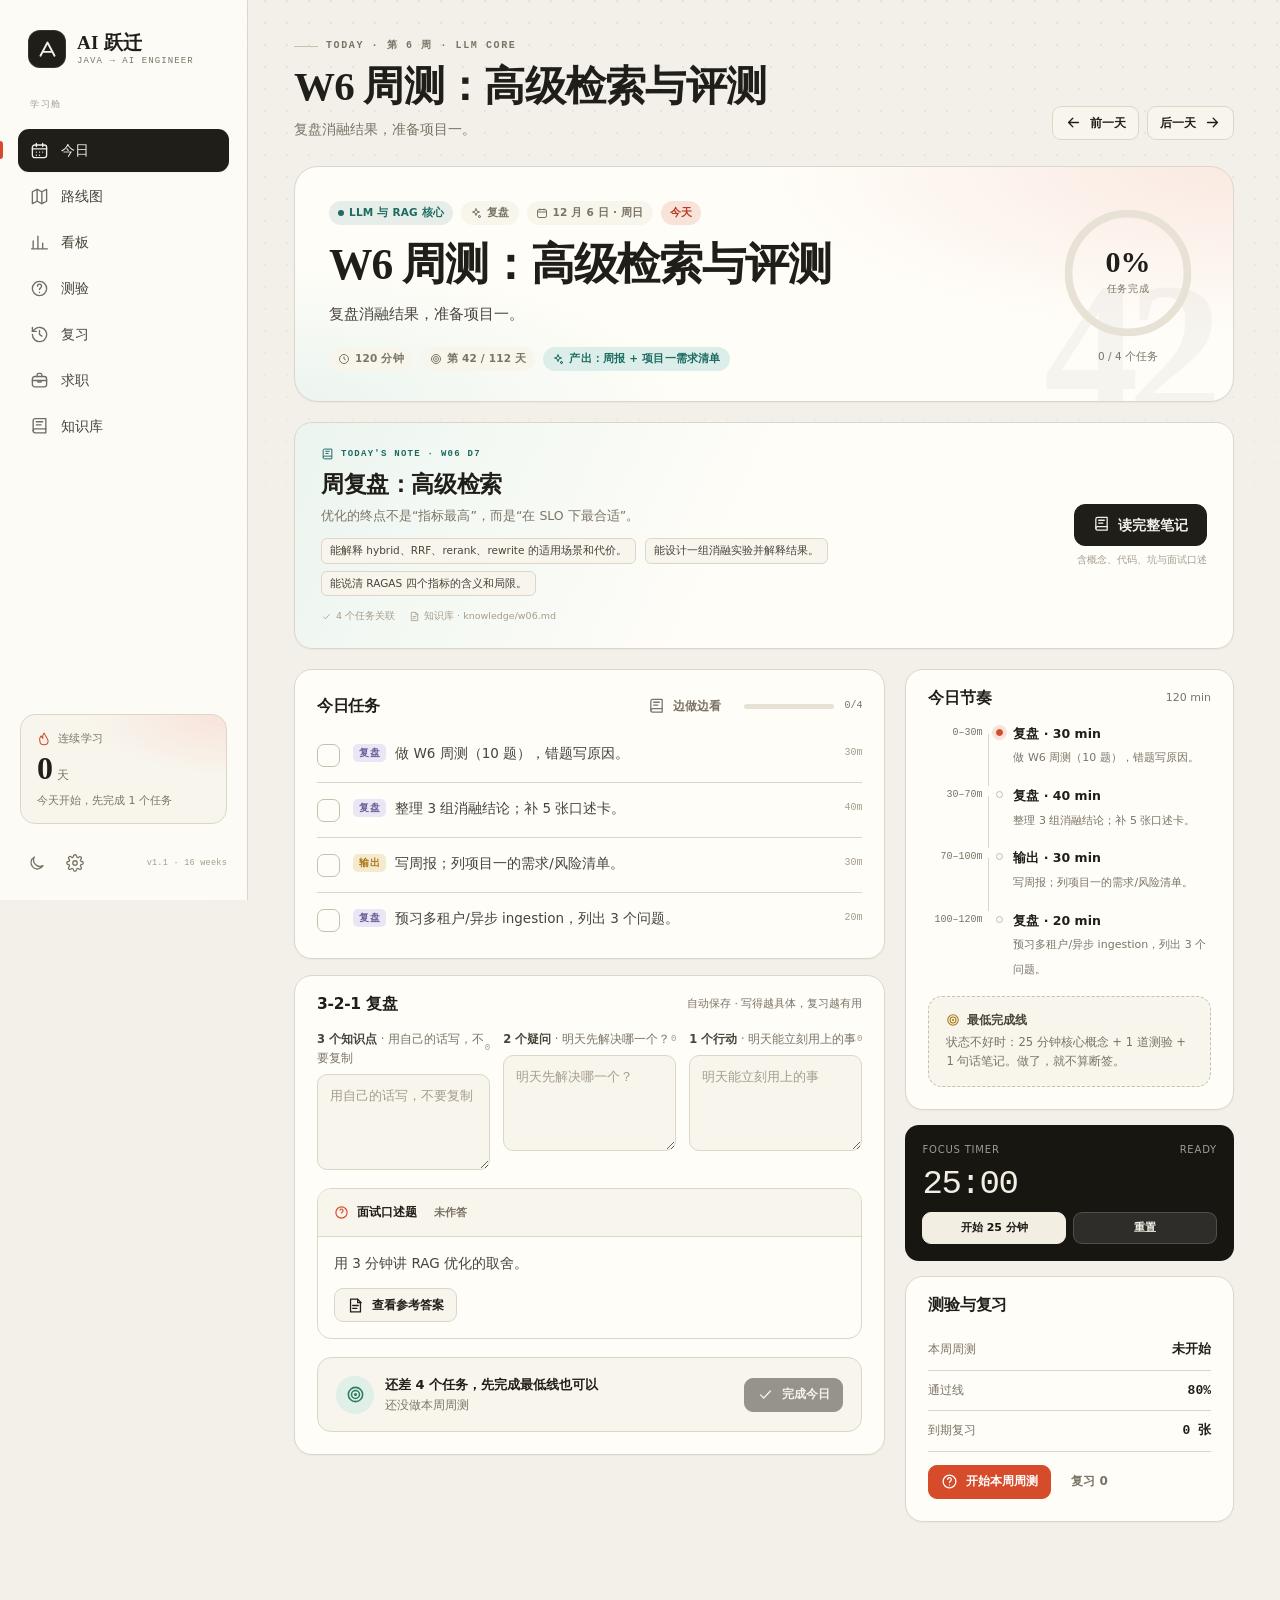
==== commit 2025ae8e: "feat: add local Markdown knowledge base linked to daily tasks" ====
--- a/index.html
+++ b/index.html
@@ -58,7 +58,7 @@
         <a class="nav-item" href="#/quiz" data-route="/quiz"><svg><use href="#i-quiz"/></svg><span>测验</span><em class="nav-badge" id="nav-wrong"></em></a>
         <a class="nav-item" href="#/review" data-route="/review"><svg><use href="#i-review"/></svg><span>复习</span><em class="nav-badge" id="nav-review"></em></a>
         <a class="nav-item" href="#/jobs" data-route="/jobs"><svg><use href="#i-briefcase"/></svg><span>求职</span></a>
-        <a class="nav-item" href="#/library" data-route="/library"><svg><use href="#i-book"/></svg><span>资料</span></a>
+        <a class="nav-item" href="#/library" data-route="/library"><svg><use href="#i-book"/></svg><span>知识库</span></a>
       </nav>
 
       <div class="sidebar-spacer"></div>
@@ -77,7 +77,7 @@
         <button class="icon-btn" id="settings-btn" type="button" aria-label="设置" title="设置">
           <svg><use href="#i-settings"/></svg>
         </button>
-        <span class="version">v1.0 · 16 weeks</span>
+        <span class="version">v1.1 · 16 weeks</span>
       </div>
     </aside>
 
@@ -109,6 +109,7 @@
   <script src="data/quiz-3.js"></script>
   <script src="data/quiz-4.js"></script>
   <script src="data/library.js"></script>
+  <script src="data/knowledge.js"></script>
   <script src="assets/app.js"></script>
 </body>
 </html>
--- a/assets/styles.css
+++ b/assets/styles.css
@@ -987,6 +987,216 @@
 .project-spec ul { margin: 6px 0 0; padding-left: 17px; color: var(--ink-2); font-size: 12px; line-height: 1.7; }
 .project-spec .stack { display: flex; gap: 5px; flex-wrap: wrap; margin-top: 9px; }
 .project-spec .stack span { padding: 2px 7px; border-radius: 5px; background: var(--surface-2); color: var(--muted); font-size: 9.5px; }
+
+/* ---------- Knowledge base ---------- */
+
+.knowledge-card {
+  display: grid;
+  grid-template-columns: minmax(0, 1fr) auto;
+  gap: 26px;
+  align-items: center;
+  margin-top: 20px;
+  padding: 24px 26px;
+  border: 1px solid var(--line);
+  border-radius: var(--radius);
+  background:
+    linear-gradient(115deg, color-mix(in srgb, var(--teal-soft) 55%, transparent), transparent 48%),
+    var(--surface);
+  box-shadow: var(--shadow-sm);
+}
+.kc-kicker {
+  display: flex;
+  align-items: center;
+  gap: 7px;
+  color: var(--teal);
+  font-family: var(--mono);
+  font-size: 9px;
+  font-weight: 700;
+  letter-spacing: .14em;
+}
+.kc-kicker svg { width: 13px; height: 13px; stroke: currentColor; fill: none; stroke-width: 1.8; }
+.knowledge-card h2 { margin-top: 7px; font-family: var(--serif); font-size: 23px; line-height: 1.35; }
+.kc-summary { margin-top: 5px; color: var(--muted); font-size: 12.5px; line-height: 1.7; }
+.kc-points { display: flex; flex-wrap: wrap; gap: 7px 9px; margin: 12px 0 0; padding: 0; list-style: none; }
+.kc-points li {
+  max-width: 100%;
+  padding: 4px 8px;
+  border: 1px solid var(--line);
+  border-radius: 6px;
+  background: var(--surface-2);
+  color: var(--ink-2);
+  font-size: 10.5px;
+  line-height: 1.5;
+}
+.kc-foot { display: flex; align-items: center; gap: 14px; flex-wrap: wrap; margin-top: 12px; color: var(--faint); font-size: 9.5px; }
+.kc-foot span { display: inline-flex; align-items: center; gap: 4px; }
+.kc-foot svg { width: 11px; height: 11px; stroke: currentColor; fill: none; stroke-width: 1.8; }
+.kc-side { display: flex; flex-direction: column; align-items: flex-end; gap: 7px; }
+.kc-side span { max-width: 150px; color: var(--faint); font-size: 9.5px; line-height: 1.5; text-align: right; }
+
+.knowledge-modal { width: min(940px, 100%); }
+.knowledge-modal-head h2 { font-size: 26px; }
+.knowledge-meta { display: flex; flex-wrap: wrap; gap: 6px; margin-bottom: 18px; }
+.knowledge-body {
+  max-width: 760px;
+  margin: 0 auto;
+  color: var(--ink-2);
+  font-size: 13.5px;
+  line-height: 1.85;
+}
+.knowledge-body h1, .knowledge-body h2, .knowledge-body h3 { color: var(--ink); }
+.knowledge-body h2 {
+  margin: 30px 0 12px;
+  padding-bottom: 8px;
+  border-bottom: 1px solid var(--line);
+  font-family: var(--serif);
+  font-size: 24px;
+  line-height: 1.35;
+}
+.knowledge-body h2:first-child { margin-top: 0; }
+.knowledge-body h3 { margin: 24px 0 9px; font-size: 16px; }
+.knowledge-body p { margin: 9px 0; }
+.knowledge-body ul, .knowledge-body ol { margin: 7px 0 13px; padding-left: 20px; }
+.knowledge-body li { margin: 4px 0; }
+.knowledge-body strong { color: var(--ink); font-weight: 700; }
+.knowledge-body code {
+  padding: 1px 5px;
+  border-radius: 4px;
+  background: var(--surface-3);
+  color: var(--ink);
+  font-family: var(--mono);
+  font-size: .88em;
+}
+.knowledge-body pre {
+  margin: 13px 0;
+  padding: 15px 17px;
+  overflow-x: auto;
+  border-radius: 12px;
+  background: #171511;
+  color: #efe8da;
+  font-size: 12px;
+  line-height: 1.7;
+}
+.knowledge-body pre code { padding: 0; background: transparent; color: inherit; font-size: inherit; }
+.knowledge-body blockquote {
+  margin: 14px 0;
+  padding: 10px 14px;
+  border-left: 3px solid var(--teal);
+  border-radius: 0 8px 8px 0;
+  background: var(--teal-soft);
+  color: var(--ink-2);
+  font-size: 12.5px;
+}
+.knowledge-body hr { border: 0; border-top: 1px solid var(--line); margin: 22px 0; }
+.knowledge-tasks {
+  max-width: 760px;
+  margin: 26px auto 0;
+  padding: 16px 18px;
+  border: 1px solid var(--line);
+  border-radius: 12px;
+  background: var(--surface-2);
+}
+.knowledge-tasks b { display: flex; align-items: center; gap: 7px; font-size: 12px; }
+.knowledge-tasks b svg { width: 14px; height: 14px; stroke: var(--gold); fill: none; stroke-width: 1.8; }
+.knowledge-tasks ol { margin: 8px 0 0; padding-left: 20px; color: var(--muted); font-size: 11.5px; line-height: 1.65; }
+.knowledge-foot {
+  display: flex;
+  align-items: center;
+  justify-content: space-between;
+  gap: 10px;
+  padding: 14px 24px 20px;
+  border-top: 1px solid var(--line);
+}
+.knowledge-foot .mono { color: var(--faint); font-size: 10px; }
+
+.knowledge-intro {
+  display: flex;
+  align-items: center;
+  justify-content: space-between;
+  gap: 24px;
+  padding: 24px 26px;
+  border: 1px solid var(--line);
+  border-radius: var(--radius);
+  background:
+    radial-gradient(100% 140% at 0% 0%, var(--teal-soft), transparent 60%),
+    var(--surface);
+}
+.knowledge-intro h2 { margin-top: 6px; font-family: var(--serif); font-size: 25px; }
+.knowledge-intro p { max-width: 580px; margin-top: 5px; color: var(--muted); font-size: 12px; line-height: 1.65; }
+.ki-stats { display: flex; gap: 22px; flex: 0 0 auto; }
+.ki-stats div { text-align: center; }
+.ki-stats b { display: block; font-family: var(--serif); font-size: 28px; line-height: 1; }
+.ki-stats span { color: var(--muted); font-size: 9.5px; }
+.knowledge-grid { display: grid; grid-template-columns: 1fr 1fr; gap: 13px; margin-top: 14px; }
+.knowledge-week { border: 1px solid var(--line); border-radius: 14px; background: var(--surface); overflow: hidden; }
+.kw-head { display: flex; align-items: center; gap: 11px; padding: 13px 14px; background: var(--surface-2); border-bottom: 1px solid var(--line); }
+.kw-head .week-badge { flex: 0 0 40px; height: 40px; }
+.kw-head .week-badge b { font-size: 16px; }
+.kw-title { flex: 1; min-width: 0; }
+.kw-title h3 { font-size: 13px; }
+.kw-title p { margin-top: 2px; color: var(--muted); font-size: 9.5px; }
+.kw-days { display: flex; flex-direction: column; }
+.kw-day {
+  display: flex;
+  align-items: center;
+  gap: 9px;
+  width: 100%;
+  padding: 9px 13px;
+  border: 0;
+  border-bottom: 1px solid var(--line);
+  background: transparent;
+  text-align: left;
+  transition: background .15s;
+}
+.kw-day:last-child { border-bottom: 0; }
+.kw-day:hover { background: var(--surface-2); }
+.kd-num { flex: 0 0 25px; color: var(--faint); font-family: var(--mono); font-size: 9px; }
+.kd-main { flex: 1; min-width: 0; }
+.kd-main b { display: block; font-size: 11px; font-weight: 600; }
+.kd-main em {
+  display: block;
+  margin-top: 1px;
+  overflow: hidden;
+  color: var(--muted);
+  font-size: 9.5px;
+  font-style: normal;
+  line-height: 1.4;
+  text-overflow: ellipsis;
+  white-space: nowrap;
+}
+.kw-day > svg { width: 12px; height: 12px; flex: 0 0 12px; stroke: var(--faint); fill: none; stroke-width: 1.8; }
+.knowledge-results { display: flex; flex-direction: column; gap: 6px; }
+.kr-count { margin: 8px 0 3px; color: var(--muted); font-family: var(--mono); font-size: 10px; }
+.knowledge-result {
+  display: flex;
+  align-items: center;
+  gap: 11px;
+  width: 100%;
+  padding: 11px 14px;
+  border: 1px solid var(--line);
+  border-radius: 10px;
+  background: var(--surface);
+  text-align: left;
+}
+.knowledge-result:hover { border-color: var(--accent); background: var(--surface-2); }
+.kr-week { flex: 0 0 62px; color: var(--teal); font-family: var(--mono); font-size: 9px; }
+.knowledge-result b { font-size: 12px; }
+.knowledge-result em { flex: 1; min-width: 0; overflow: hidden; color: var(--muted); font-size: 10px; font-style: normal; text-overflow: ellipsis; white-space: nowrap; }
+.knowledge-result > svg { width: 13px; height: 13px; flex: 0 0 13px; stroke: var(--faint); fill: none; stroke-width: 1.8; }
+
+.week-knowledge {
+  display: flex;
+  align-items: center;
+  justify-content: space-between;
+  gap: 14px;
+  margin-top: 14px;
+  padding: 12px 14px;
+  border: 1px dashed var(--line-strong);
+  border-radius: 10px;
+  background: var(--surface-2);
+}
+.week-knowledge b { display: block; font-size: 12px; }
+.week-knowledge span { display: block; margin-top: 2px; color: var(--muted); font-size: 10px; }
 
 /* ---------- Settings ---------- */
 
@@ -1191,6 +1401,34 @@
   .app-table th:nth-child(3), .app-table td:nth-child(3) { display: none; }
 }
 
+@media (max-width: 980px) {
+  .knowledge-card { grid-template-columns: 1fr; gap: 16px; }
+  .kc-side { flex-direction: row; align-items: center; justify-content: space-between; }
+  .kc-side span { text-align: left; max-width: none; }
+  .knowledge-grid { grid-template-columns: 1fr; }
+  .knowledge-intro { flex-direction: column; align-items: flex-start; gap: 16px; }
+  .ki-stats { width: 100%; justify-content: space-between; }
+}
+
+@media (max-width: 820px) {
+  .knowledge-card { padding: 19px 17px; }
+  .knowledge-card h2 { font-size: 20px; }
+  .kc-points li { font-size: 10px; }
+  .kc-side { flex-wrap: wrap; gap: 8px; }
+  .knowledge-modal { width: 100%; }
+  .knowledge-modal-head h2 { font-size: 21px; }
+  .knowledge-body { font-size: 13px; }
+  .knowledge-body h2 { font-size: 20px; }
+  .knowledge-foot { padding: 12px 18px 18px; }
+  .knowledge-foot .btn { font-size: 11px; }
+  .kw-head { flex-wrap: wrap; }
+  .kw-title { flex-basis: calc(100% - 60px); }
+  .kw-head > .btn { margin-left: 51px; }
+  .knowledge-result { flex-wrap: wrap; }
+  .knowledge-result em { flex-basis: 100%; white-space: normal; }
+  .week-knowledge { flex-direction: column; align-items: flex-start; }
+}
+
 @media (prefers-reduced-motion: reduce) {
   *, *::before, *::after { animation-duration: .001ms !important; transition-duration: .001ms !important; scroll-behavior: auto !important; }
 }
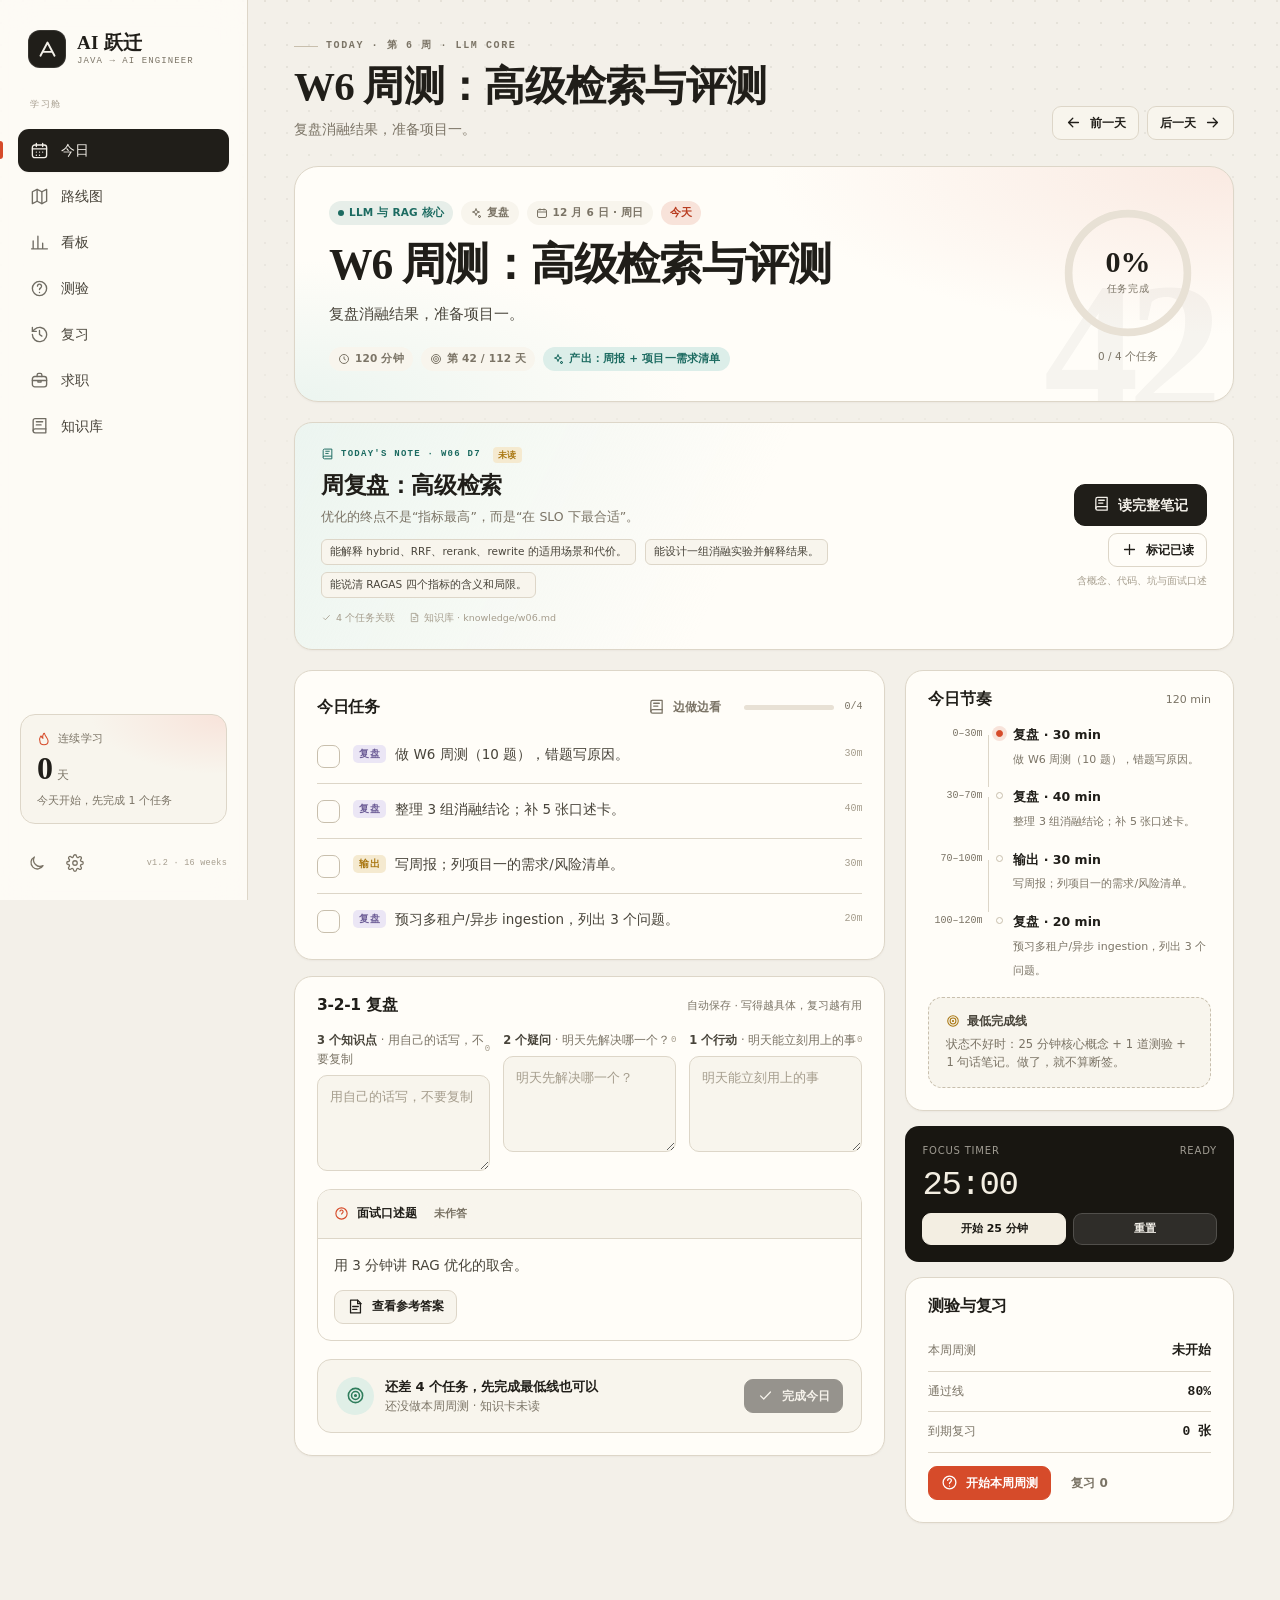
==== commit 87b92e70: "feat: add quick knowledge quizzes, read tracking, and A4 review booklet" ====
--- a/index.html
+++ b/index.html
@@ -77,7 +77,7 @@
         <button class="icon-btn" id="settings-btn" type="button" aria-label="设置" title="设置">
           <svg><use href="#i-settings"/></svg>
         </button>
-        <span class="version">v1.1 · 16 weeks</span>
+        <span class="version">v1.2 · 16 weeks</span>
       </div>
     </aside>
 
@@ -108,6 +108,7 @@
   <script src="data/quiz-2.js"></script>
   <script src="data/quiz-3.js"></script>
   <script src="data/quiz-4.js"></script>
+  <script src="data/quiz-quick.js"></script>
   <script src="data/library.js"></script>
   <script src="data/knowledge.js"></script>
   <script src="assets/app.js"></script>
--- a/assets/styles.css
+++ b/assets/styles.css
@@ -1015,6 +1015,34 @@
   letter-spacing: .14em;
 }
 .kc-kicker svg { width: 13px; height: 13px; stroke: currentColor; fill: none; stroke-width: 1.8; }
+.kc-read-tag {
+  margin-left: 5px;
+  padding: 1px 5px;
+  border-radius: 4px;
+  background: var(--ok-soft);
+  color: var(--ok);
+  font-family: var(--sans);
+  font-size: 8.5px;
+  font-weight: 700;
+  letter-spacing: .04em;
+}
+.kc-read-tag.unread { background: var(--gold-soft); color: var(--gold); }
+.knowledge-card.is-read { border-color: color-mix(in srgb, var(--ok) 35%, var(--line)); }
+.knowledge-toolbar {
+  display: flex;
+  align-items: center;
+  gap: 8px;
+  flex-wrap: wrap;
+  margin-bottom: 18px;
+  padding: 10px 12px;
+  border: 1px solid var(--line);
+  border-radius: 10px;
+  background: var(--surface-2);
+}
+.knowledge-toolbar .mono { margin-left: auto; color: var(--faint); font-size: 9.5px; }
+.kw-day.read .kd-num { color: var(--ok); }
+.kw-day.read > svg { stroke: var(--ok); }
+.kw-day.read .kd-main b { color: var(--ink); }
 .knowledge-card h2 { margin-top: 7px; font-family: var(--serif); font-size: 23px; line-height: 1.35; }
 .kc-summary { margin-top: 5px; color: var(--muted); font-size: 12.5px; line-height: 1.7; }
 .kc-points { display: flex; flex-wrap: wrap; gap: 7px 9px; margin: 12px 0 0; padding: 0; list-style: none; }
@@ -1421,6 +1449,7 @@
   .knowledge-body h2 { font-size: 20px; }
   .knowledge-foot { padding: 12px 18px 18px; }
   .knowledge-foot .btn { font-size: 11px; }
+  .knowledge-toolbar .mono { width: 100%; margin-left: 0; }
   .kw-head { flex-wrap: wrap; }
   .kw-title { flex-basis: calc(100% - 60px); }
   .kw-head > .btn { margin-left: 51px; }
